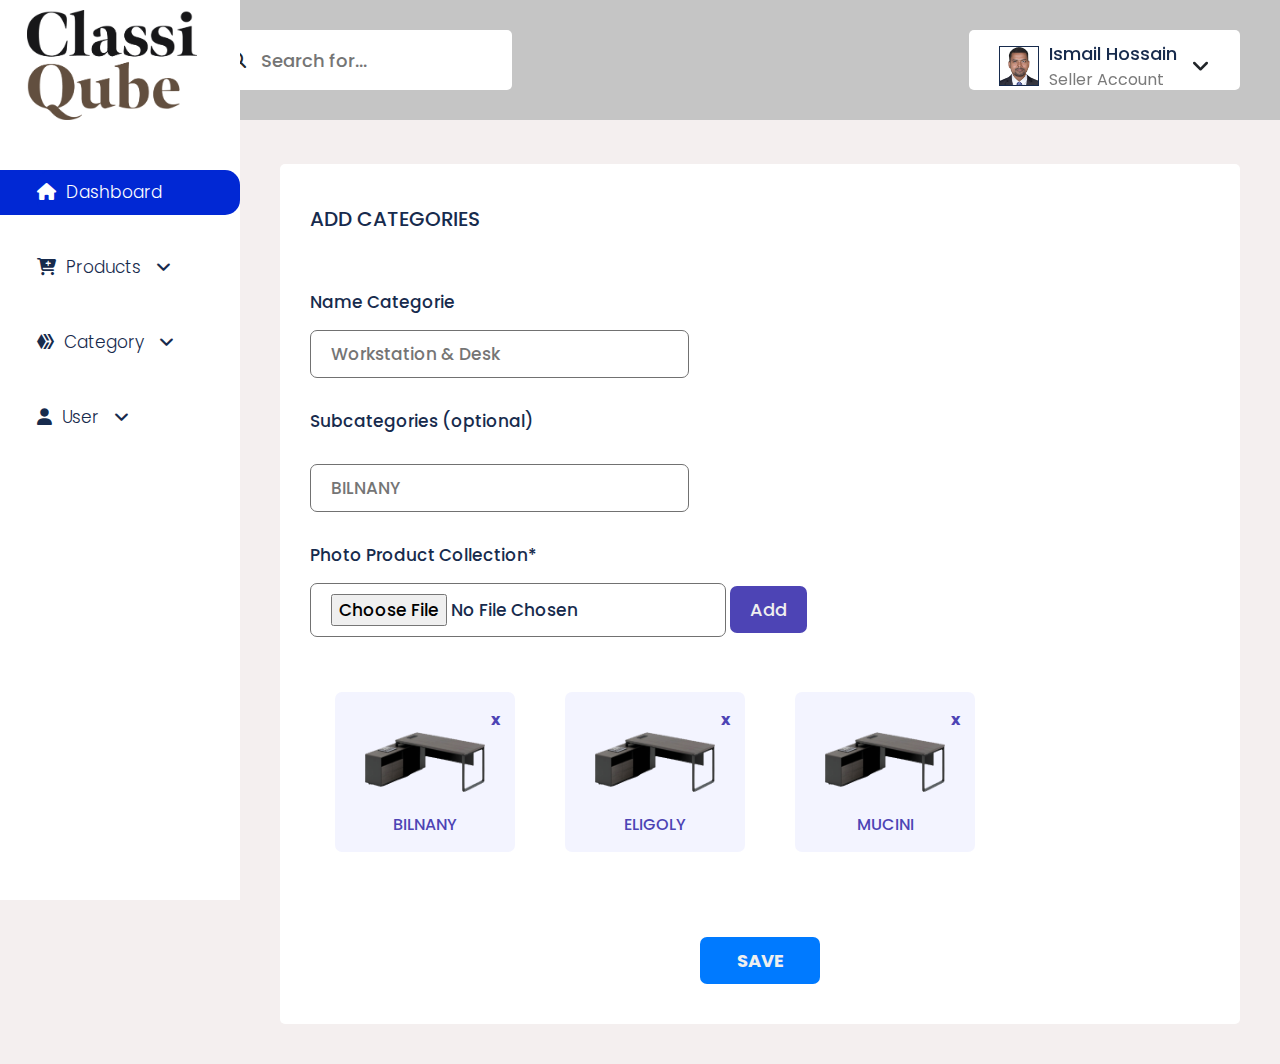
==== add-categorie.html @ e6d1e61f "categori page done" ====
<!DOCTYPE html>

<head lang="en">

    <head>
        <meta charset="UTF-8" />
        <meta http-equiv="X-UA-Compatible" content="IE=edge" />
        <meta name="viewport" content="width=device-width, initial-scale=1.0" />
        <title>Document</title>
        <!-- ================================Fontawesome CDN================================ -->
        <link rel="stylesheet" href="https://cdnjs.cloudflare.com/ajax/libs/font-awesome/6.1.1/css/all.min.css">
        <!--==============================Googe Fonts Link==============================-->
        <link href="https://fonts.googleapis.com/css2?family=Poppins:wght@400;500;600;700;800;900&display=swap" rel="stylesheet">
        <!-- ================================Bootstrap CDN================================ -->
        <link href="https://cdn.jsdelivr.net/npm/bootstrap@5.1.3/dist/css/bootstrap.min.css" rel="stylesheet">
        <!-- ================================CSS link================================ -->
        <link rel="stylesheet" href="assets/css/style.css" />
    </head>

<body style="background-color:rgba(243, 237, 237, 0.877)">
    <!-- ==========================Searchbar & Header=================================== -->
    <div class="header_wrapper">
        <div class="search_bar">
            <div class="inner_search">
                <i class="fa fa-search search-icon"></i>
                <input type="text" value="" class="input_text" placeholder="Search for...">
            </div>
        </div>
        <div class="user-profile-area">
            <div class="user-image-area">
                <img class="user-image" src="assets/images/user.jpg" alt="user">
                <div class="user-text-area">
                    <h3 class="user-name-text">Ismail Hossain</h3>
                    <p class="user-text">Seller Account</p>
                </div>
                <i class="fa fa-angle-down user-arrow"></i>
                <div class="profile-pop-up">
                    <a href="login.html" class="log-out-profile-button">Log Out</a>
                </div>
            </div>
        </div>
    </div>
    <!-- ==============================searchbar & header============================== -->
    <!--===================================Sidebar Start===================================-->
    <div class="sidebars">
        <input type="checkbox" id="check" />
        <label for="check">
            <i class="fas fa-bars menu_bar" id="bars"></i>
            <i class="fa-solid fa-arrow-right-from-bracket close_bar" id="close" onclick="myFunctionTwo()"></i>
        </label>
        <div class="sidebar">
            <div class="sidebar_logo">
                <img src="assets/images/logo.png" alt="" />
            </div>
            <ul class="sidebar_ul">
                <li class="sidebar-list-item active-sidebar">
                    <a class="sidebar-link" href="index.html">
                        <i class="fa fa-home-alt"></i>
                        Dashboard
                    </a>
                </li>
                <li class="sidebar-list-item" href="#Products" data-bs-toggle="collapse">
                    <a class="sidebar-link" href="#">
                        <i class="fa-solid fa-cart-plus"></i>
                        Products
                        <i class="fa fa-angle-down" style="margin-left:10px;"></i>
                    </a>
                </li>
                <div id="Products" class="collapse collapse-item-sidebar">
                    <li class="sidebar-list-item">
                        <a class="sidebar-link" href="all-product.html" class="inner_first">All Products</a>
                    </li>
                    <li class="sidebar-list-item">
                        <a class="sidebar-link" href="add-product.html">Add Product</a>
                    </li>
                </div>
                <li class="sidebar-list-item" href="#Category" data-bs-toggle="collapse">
                    <a class="sidebar-link" href="#">
                        <i class="fa-brands fa-hive"></i> Category <i class="fa fa-angle-down" style="margin-left:10px;"></i>
                    </a>
                </li>
                <div id="Category" class="collapse collapse-item-sidebar">
                    <li class="sidebar-list-item">
                        <a class="sidebar-link" href="all-categorie.html" class="inner_first">All Category</a>
                    </li>
                    <li class="sidebar-list-item">
                        <a class="sidebar-link" href="add-categorie.html">Add Category</a>
                    </li>
                </div>
                <li class="sidebar-list-item" href="#User" data-bs-toggle="collapse">
                    <a class="sidebar-link" href="#">
                        <i class="fa-solid fa-user"></i> User <i class="fa fa-angle-down" style="margin-left:10px;"></i>
                    </a>
                </li>
                <div id="User" class="collapse collapse-item-sidebar">
                    <li class="sidebar-list-item">
                        <a class="sidebar-link" href="#" class="inner_first">All User</a>
                    </li>
                    <li class="sidebar-list-item">
                        <a class="sidebar-link" href="#">Add User</a>
                    </li>
                </div>
            </ul>
        </div>
    </div>
    <!--=========================Sidebar End=========================-->
    <div class="main_body">
        <div class="dashboard-heading">
            <h3 class="dashboard-heading-text">
                Add Categories
            </h3>
           
        </div>

        <div class="add-category-area">
           <form action="">
            <div class="add-c-form-group">
                <label class="c-label-text" for="">Name Categorie</label>
                <input class="c-input-box" type="text" placeholder="Workstation & Desk">
            </div>
            <div class="add-c-form-group">
                <label class="c-label-text" for="">Subcategories (optional)</label>
               
            </div>

            <div class="c-flex-box">
              
                <div class="add-c-form-group">
                    
                    <input class="c-input-box" type="text" placeholder="BILNANY">
                </div>
            </div>
            <div class="add-c-form-group">
                <label class="c-label-text" for="">Photo Product Collection*</label>
                <input class="c-input-box" type="file" placeholder="BILNANY">
                <input class="img-show-button" type="button" value="Add">
            </div>


            <div class="add-image-show">
                <div class="c-add-img-show-item">
                    <h4 class="close">x</h4>
                    <img class="img-item" src="assets/images/01.png" alt="item">
                    <p class="sub-c-name">BILNANY</p>
                </div>
                <div class="c-add-img-show-item">
                    <h4 class="close">x</h4>
                    <img class="img-item" src="assets/images/01.png" alt="item">
                    <p class="sub-c-name">Eligoly</p>
                </div>
                <div class="c-add-img-show-item">
                    <h4 class="close">x</h4>
                    <img class="img-item" src="assets/images/01.png" alt="item">
                    <p class="sub-c-name">Mucini</p>
                </div>
            </div>


            <div class="add-c-form-group text-center">
               
                <input class="save-button" type="submit" value="SAVE">
            </div>
            
           </form>
        </div>
    </div>
    <!-- ====================================Jqery link==================================== -->
    <script src="assets/js/jquery_3.7.1_jquery.min.js"></script>
    <!-- ====================================Custom link==================================== -->
    <script src="assets/js/custom.js"></script>
<!-- ====================================bootstrap link==================================== -->
<script src="https://cdn.jsdelivr.net/npm/bootstrap@5.1.3/dist/js/bootstrap.min.js"></script>
</body>

</html>
---- assets/css/style.css ----
/*============
font-family: 'Poppins', sans-serif;
=============*/
* {
    margin: 0;
    padding: 0;
    -webkit-box-sizing: border-box;
    box-sizing: border-box;
    outline: none;
}

ul {
    list-style: none;
}

a {
    text-decoration: none;
    display: inline-block;
}

p,
ul,
li {
    margin: 0;
    padding: 0;
}

h1,
h2,
h3,
h4,
h5,
h6 {
    margin: 0;
    padding: 0;
}

body {
    font-family: 'Poppins', sans-serif;
}




/*=========================================*/
/*==========Start Login Section==========*/
/*=========================================*/
.main-login-section{
 
}
.company-logo-area{
    background: green;
    padding: 200px 140px;
    height: 100vh;
}
.company-logo-area .login-logo{
    height: 120px;
    width: 180px;
}
.company-logo-area .login-heading{
    font-size: 70px;
    font-weight: 800;
    line-height: normal;
    color: #FFFFFF;
    padding: 40px 0px;
}
.company-logo-area .adimn-text{
    font-size: 20px;
    font-weight: 500;
    line-height: normal;
    color: #ffffff;
}
.login-form-area{
    padding: 200px 140px;
}


.login-form-area .sign-in-text{
    font-size: 60px;
    font-weight: 800;
    line-height: normal;
    color: #172B4D;
    padding: 40px 0px;
}



.s-form-group{
    position: relative;
    margin-bottom: 35px;
}
.s-form-group .inputBox{
    border: none;
    background: none;
    font-size: 17px;
    font-weight: 400;
    color: #717171;
    border: 1px solid #717171;
    border-radius: 25px;
    padding: 15px 40px;
    width: 100%;

}
.s-form-group .s-icon{
    position: absolute;
    top: 17px;
    left: 15px;
    font-size: 20px;
    color: #717171;
}


.flex-box-seven{
    display: flex;
    justify-content: space-between;
    align-items: center;
}
.flex-box-seven .s-form-group{
    display: flex;
    justify-content: flex-start;
    align-items: center;
}
.flex-box-seven .s-form-group .input-checkbox{
    height: 22px;
    width: 22px;
    margin-right: 10px;
}
.flex-box-seven .s-form-group .remember{
    font-size: 17px;
    font-weight: 400;
    color: #717171;

    line-height: normal;
}

.flex-box-seven .s-form-group .forgot-password{
    font-size: 17px;
    font-weight: 400;
    color: #717171;

    line-height: normal;
}


.s-form-group .s-submit-button{
    border: none;
    background: #007AFF;
    font-size: 20px;
    font-weight: 500;
    color: #FFFFFF;
    border-radius: 25px;
    padding: 15px 40px;
    width: 100%;
    text-align: center;
}



@media all and (max-width:1199px) {
    .company-logo-area {
      
        padding: 175px 85px;
       
    }
    .login-form-area {
        padding: 100px 85px;
    }
    .company-logo-area .login-heading {
        font-size: 50px;
       
        padding: 40px 0px;
    }
}


@media all and (max-width:991px) {
    .company-logo-area {
      
        padding: 65px 35px;
       
    }
    .login-form-area {
        padding: 65px 35px;
    }
    .company-logo-area .login-heading {
        font-size: 50px;
       
        padding: 40px 0px;
    }
}


@media all and (max-width:767px) {
    .company-logo-area {
      
        padding: 40px 20px;
        height: unset;
       
    }
    .login-form-area {
        padding: 40px 20px;
    }
    .company-logo-area .login-heading {
        font-size: 50px;
       
        padding: 40px 0px;
    }
}

@media all and (max-width:380px) {
    .company-logo-area {
      
        padding: 40px 20px;
        height: unset;
       
    }
    .login-form-area {
        padding: 40px 20px;
    }
    .company-logo-area .login-heading {
        font-size: 35px;
       
        padding: 20px 0px;
    }
    .login-form-area .sign-in-text {
        font-size: 42px;
      
        padding: 40px 0px;
    }
}




/*=========================================*/
/*==========Start Sidebar Section==========*/
/*=========================================*/

/* scrollbar edit start */

::-webkit-scrollbar {
    width: 10px;
}


::-webkit-scrollbar-thumb {
    background: #717171;
}

::-webkit-scrollbar-thumb:hover {
    background: rgb(33, 39, 105);
}

::-webkit-scrollbar {
    width: 10px;
}



::-webkit-scrollbar-thumb {
    background: rgb(47, 53, 117);
    border-radius: 10px;
}

/* scrollbar edit end */





.header_wrapper {
	position: fixed !important;
	top: 0px;
	right: 0px;
	width: 87.5%;
	display: flex;
	justify-content: space-between;
	align-items: center;
	z-index: 5;
	padding: 30px 40px;

    background: #c5c5c5fe;

}
.search_bar{
    background: #fff;
    padding: 10px 30px;
    border-radius: 5px;
    height: 60px;
    display: flex;
    justify-content: flex-start;
    align-items: center;
    flex-basis: 30%;
}
.inner_search{
    display: flex;
    justify-content: flex-start;
    align-items: center;
    width: 100%;
}
.search-icon{
    margin-right: 15px;
}
.inner_search .input_text{
    border: none;
    background: #FFFFFF;
    font-size: 18px;
    font-weight: 500;
    line-height: normal;
    color: #172B4D;
    width: 95%;
    padding: 16px 0px;

    
}
.user-profile-area{
    lex-basis: 70%;
}
.user-profile-area{
    background: #fff;
    padding: 10px 30px;
    border-radius: 5px;
    height: 60px;
}
.user-profile-area .user-image-area{
    display: flex;
    justify-content: flex-end;
    align-items: center;
}
.user-profile-area .user-image-area .user-image{
    height:40px;
    width: 40px;

    margin-right: 10px;
    border: 0.5px solid #172B4D;
}
.user-profile-area .user-image-area .user-text-area{
    margin-right: 15px;
}
.user-profile-area .user-image-area .user-text-area .user-name-text{
    font-size: 18px;
    font-weight: 500;
    line-height: normal;
    color: #172B4D;
   
}
.user-profile-area .user-image-area .user-text-area .user-text{
    font-size: 16px;
    font-weight: 400;
    line-height: normal;
    color: #7b7b7b;
    
}
.user-profile-area .user-image-area .user-arrow{
    font-size: 20px;
    font-weight: 600;
    cursor: pointer;
}

/* header end */

/*---------------sidebar Start-------------*/

.sidebar {
    height: 100vh;
    position: fixed;
    background-color: #fff;
    width: 240px;
    transition-duration: 0.5s;
    z-index: 43;
    left: 0px;
    top: 0px;
    font-weight: bold;
    bottom: 0;
    overflow: hidden;
    font-family: 'Poppins', sans-serif;
    padding-left:17px;
}


.sidebar:hover {
    overflow-y: auto;
}


.sidebar_logo {
    z-index: 5;
    background: #fff !important;
    width: 232px;
    margin-left: -10px !important;

}

.sidebar_logo {
    position: fixed;
    margin-bottom: 15px;
    margin-left: 5px;
    background-color: #fff;
    margin-bottom: 20px;
}

.sidebar_logo img {
    width: 170px;
    margin-top: 10px;
    margin-left: 20px;
}
.sidebar_ul{
    margin-top: 170px;
}
.sidebar .sidebar-list-item {
    transition-duration: 0.5s;
    display: flex;
    justify-content: space-evenly;
    cursor: pointer;
    position: relative;
    list-style-type: none;
    margin-left: -40px;
    padding-left: 60px;
    border-radius: 20px;
    margin-bottom: 30px;
}

.sidebar .sidebar-list-item:hover {
    background: #0128d4;
    color: #fff;
}


.sidebar .sidebar_ul .sidebar-list-item .sidebar-link {
    color: #172B4D;
    width: 100%;
    box-sizing: border-box;
    line-height: 45px;
    font-size: 17px;
    text-decoration: none;
    font-family: "Inter";
    font-weight: 300;
    transition: all .2s ease-in-out;
    border-radius: 15px;
    font-family: 'Poppins', sans-serif;
}

.sidebar .sidebar_ul .sidebar-list-item .sidebar-link i {
    margin-right: 5px;
}

.sidebar .sidebar-list-item:hover .sidebar-link{
    color: #FFFFFF !important;
}

.sidebar .sidebar_ul .sidebar-list-item:first-child {
    font-weight: bold;
}
.active-sidebar .sidebar-link{
    background: #0128d4;
    color: #fff;
}


.sidebar .active-sidebar {
    background: #0128d4;
    color: #fff;
}

.active-sidebar .sidebar-link{
    color: #FFFFFF !important;
}
.active-sidebar .sidebar-link i{
    color: #FFFFFF !important;
}





#check {
    display: none;
}

label #bars,
label #close {
    position: absolute;
    padding: 15px;
    transition-duration: 0.5s;
    cursor: pointer;
}

label #bars {
    left: 170px;
    top: 80px;
    position: fixed;
    background: none;
    color: #172B4D;
    padding: 10px;
    font-size: 26px;
    z-index: 98;
    padding: 10px;
    z-index: 44;
    display: none;
}

label #close {
   
    z-index: 10;
    opacity: 0;
    color: #172B4D;
    position: fixed;
    /* left:190px; */
    top: 20px;
        left: 20px;
    font-size: 22px;
}

#check:checked ~ .sidebar {
    left: -240px;
}


#check:checked ~ label #bars {
    opacity: 0;
    pointer-events: none;
}

.menu_bar:focus .main_body {
    margin-left: -240px !important;
}

#check:checked ~ label #close {
    position: fixed;
    z-index: 105000;
    opacity: 1;
}



.collapse-item-sidebar li {
    margin-left: -18px;
}












/* css media query code  */

@media screen and (max-width: 1199px) {
    .header_wrapper {
        position: fixed !important;
        top: 0;
        right: 0px;
        width: 100%;
       
        padding: 17px 69px;
        border-radius: 0;
        background: #c5c5c5fe;

    }
    label #bars {
       
        position: fixed;
        background: none;
        color: #172B4D;
        padding: 10px;
        font-size: 26px;
        z-index: 98;
        padding: 10px;
        z-index: 99999999;
        display: block;
    }


    .sidebar_logo img {
        width: 170px;
        margin-top: 80px;
        margin-left: 20px;
    }
    .sidebar {
        left: -250px;
    }

    .sidebar_ul {
        margin-top: 215px;
    }

    label #bars {
        top: 20px;
        left: 20px;
    }

    #check:checked ~ .sidebar {
        left: 0px;
    }
}

@media all and (max-width:991px) {
    .inner_search .input_text {
       
        width: 199px;
        
    }
}
@media all and (max-width:767px) {
    .header_wrapper {
      
        padding: 0px 20px 20px;
       
        flex-wrap: wrap;
    }
    .user-profile-area {
       
        padding: 10px 30px;
       
        flex-basis: 100%;
    }
    .user-profile-area .user-image-area {
        display: flex;
        justify-content: center;
        align-items: center;
    }
    .search_bar {
        background: #fff;
        padding: 10px 30px;
        height: 60px;
        flex-basis: 100%;
        margin-bottom: 15px;
        margin-top: 70px;
    }
    .inner_search {
      
        width: 100%;
    }
    .inner_search .input_text {
       
        width: 95%;
        
    }
}

@media all and (max-width:350px) {
    .user-profile-area {
        padding: 10px 1px;
        flex-basis: 100%;
    }
}

.main_body {
    margin: 40px;
    margin-top: 140px;
    margin-left: 280px;
    background: #fff;
    padding: 10px 30px;
    border-radius: 5px;

}


@media all and (max-width:1199px) {
    .main_body {
        margin: 2%;
        margin-top: 100px;
        margin-left: 2%;
      
    
    } 
}

.dashboard-heading{
    padding: 30px 0px 55px;
}
.dashboard-heading .dashboard-heading-text{
    font-size: 20px;
    font-weight: 500;
    color: #172B4D;
    line-height: normal;
    text-transform: uppercase;
}

.dashboard-item-area{
    display: flex;
    justify-content: space-between;
    align-items: center;
    padding: 30px 0px 250px;
    flex-wrap: wrap;
}
.dashboard-item-area .dashboard-item{
    flex-basis: 20%;
    display: flex;
    justify-content: center;
    align-items: center;
    flex-direction: column;
    border: 1px solid #172B4D;
    padding: 70px 20px;
    border-radius: 5px;
    margin-bottom: 40px;
}
.dashboard-item-area .dashboard-item .counter-name{
        font-size: 17px;
    font-weight: 400;
    color: #000;
    line-height: normal;
    text-transform: uppercase;
    padding-bottom: 35px;
}
.dashboard-item-area .dashboard-item .total-text{
        font-size: 50px;
    font-weight: 800;
    color: #000;
    line-height: normal;
    text-transform: uppercase;
}

@media all and (max-width:1199px) {
    .dashboard-item-area .dashboard-item {
        flex-basis: 22%;
       
        padding: 50px 12px;
       
        margin-bottom: 40px;
    }
}
@media all and (max-width:991px) {
    .dashboard-item-area .dashboard-item {
        flex-basis: 45%;
       
        padding: 50px 12px;
       
        margin-bottom: 40px;
    }
}

@media all and (max-width:767px) {
    .main_body {
        margin: 2%;
        margin-top: 250px;
        margin-left: 2%;
    }
}
@media all and (max-width:576px) {
    .dashboard-item-area .dashboard-item {
        flex-basis: 100%;
       
        padding: 50px 12px;
       
        margin-bottom: 40px;
    }
}


/* ---------------------------------- ADD PRODUCT PAGE --------------------------------------- */
.add-product-area{}
.add-product-area .add-product-form{
    display: flex;
    justify-content: space-between;
    align-items: flex-start;
    flex-wrap: wrap;
}
.add-product-area .add-product-form .add-product-image-area{
    flex-basis: 47%;
    background: #fff;
    padding: 30px;
    border-radius: 5px;
    border: 1px solid #717171;
}

.form-group{}
.form-group .label-text{
    font-size: 16px;
    line-height: normal;
    color: #717171;
    font-weight: 400;
    margin-bottom: 10px;
}
.image-add{
    display: flex;
    justify-content: center;
    align-items: center;
    flex-direction: column;
    background: #F5F6FA;
    border: 1px dashed #007AFF;
    padding: 163px;
    margin-top: 20px;
}
.image-add .img-icon{
    font-size: 130px;
    color: #7b7b7b;
    margin-bottom: 40px;
}
.image-add .drop-image{
    display: flex;
    justify-content: center;
    align-items: center;
}
.image-add .drop-image .upload-icon{
    font-size: 20px;
    color: #007AFF;
}
.image-add .drop-image .drop-text{
    font-size: 16px;
    line-height: normal;
    color: #717171;
    font-weight: 400;
    margin: 0px 5px;

}
.image-add .drop-image .browse-button{
    border: none;
    background: none;
    font-size: 16px;
    line-height: normal;
    color: #007AFF;
    font-weight: 400;
  
}

.show-upload-image{
    padding: 15px 30px;
    border-radius: 5px;
    border: 1px solid #717171;
    display: flex;
    justify-content: space-between;
    align-items: center;
    margin-top: 40px;
}
.show-upload-image .upload-product-details{
    display: flex;
    justify-content: flex-start;
    align-items: center;
}

.show-upload-image .upload-product-details .show-img{
    height: 50px;
    width: 50px;
    border-radius: 5px;
    margin-right: 15px;
}
.flex-box-one{
    display: flex;
    justify-content: flex-start;
    align-items: flex-start;
    flex-direction: column;
}
.show-upload-image .upload-product-details .img-name{
    font-size: 16px;
    line-height: normal;
    color: #717171;
    font-weight: 500;
    margin-bottom: 5px;
}
.show-upload-image .upload-product-details .image-size{
    font-size: 14px;
    line-height: normal;
    color: #717171;
    font-weight: 400;
}

.show-upload-image .delete-button{
    border: none;
    background: none;
}
.show-upload-image .delete-button .delete-icon{
    font-size: 25px;
    color: #717171;
}

.add-product-area .add-product-form .add-product-details-area{
    flex-basis: 47%;
    background: #fff;
    padding: 30px;
    border-radius: 5px;
    border: 1px solid #717171;
}


.form-group{}
.form-group .label-text{
    display: block;
}
.form-group .input-box{
    background: none;
    border: none;
    border: 1px solid #717171;
    font-size: 18px;
    line-height: normal;
    color: #717171;
    font-weight: 400;
    margin-bottom: 10px;
    width: 100%;
    padding: 15px 30px;
    border-radius: 5px;
    margin-bottom: 30px;
}
.plus-postion{
    position: relative;
}
.plus-postion .plus-button{
    border: none;
    background: #2066F2;
    padding: 15px 20px;
    border-radius: 5px;
    position: absolute;
    right: 0;
    top: 27px;
}
.plus-postion .plus-button .fa-plus{
    font-size: 25px;
    font-weight: 700;
    color: #ffffff;
}


.show-measurement{}
.show-measurement .button-item{
    display: flex;
	justify-content: flex-start;
	align-items: center;

    margin-bottom: 30px;
    
}
.delete-measurement {
border: none;
	line-height: normal;
	color: #fff;
	font-weight: 700;
	background: #F40000;
	height: 40px;
	width: 40px;
	border-radius: 50%;
	display: flex;
	justify-content: center;
	align-items: center;
	cursor: pointer;
    margin-left: 15px;

}
.show-measurement .button-item .show-measurement-text{
    border: none;
    background: #EFEFEF;
    font-size: 18px;
    line-height: normal;
    color: #717171;
    font-weight: 800;
    padding: 10px 20px;
    border-radius: 5px;
}



.publish-product-area{
    text-align: right;

    flex-basis: 100%;
    margin: 40px 0px;
}
.publish-product-area .publish-button{
    text-align: right;
    border: none;
    background: #2066F2;
    font-size: 20px;
    line-height: normal;
    color: #ffffff;
    font-weight: 500;
    padding: 15px 30px;
    border-radius: 5px;
}

@media all and (max-width:1199px){

    .image-add {
       
        padding: 164px 40px;
        margin-top: 20px;
    }
} 
@media all and (max-width:991px) {

    .add-product-area .add-product-form .add-product-image-area{
        flex-basis: 100%;
        margin-bottom: 40px;

    }
    
    .add-product-area .add-product-form .add-product-details-area{
        flex-basis: 100%;
       
    }
    
}



@media all and (max-width:767px){

    .image-add {
       
        padding: 64px 40px;
        margin-top: 20px;
    }
} 

@media all and (max-width:576px){

    .image-add {
       
        padding: 64px 10px;
        margin-top: 20px;
    }
} 

@media all and (max-width:410px){

    .image-add {
       
        padding: 10px 10px;
        margin-top: 20px;
    }
    .image-add .drop-image {
        display: flex;
        justify-content: center;
        align-items: center;
        flex-direction: column;
    }
    .image-add .drop-image .drop-text {
        font-size: 16px;
       
        margin: 10px 0px;
    }
} 




/* ---------------------------------- ALL PRODUCT PAGE --------------------------------------- */

.heading-flexbox{
    display: flex;
    justify-content: space-between;
    align-items: center;
}
.add-product-button{
    border: none;
    background: #007AFF;
    padding: 10px 20px;
    display: flex;
    justify-content: space-between;
    align-items: center;
    border-radius: 5px;
}
.add-product-button .p-icon{
    font-size: 20px;
    margin-right: 5px;

    color: #ffffff;
}
.add-product-button .add-button-text{
    font-size: 20px;
    font-weight: 500;
    color: #ffffff;
    line-height: normal;
}






.dashboard-product-show-area{
    display: flex;
    justify-content:space-between;
    align-items: center;
    border-bottom: 1px solid #717171;
    padding: 20px;
}
.flex-box-eight{
    display: flex;
    justify-content: flex-start;
    align-items: center;
}
.dashboard-product-image-area{
    display: flex;
    justify-content: flex-start;
    align-items: center;
    border-right: 1px solid #717171;
    padding-right: 20px;
}
.dashboard-product-image-area .dashboard-product-image{
    height: 60px;
    width: 120px;
    margin-bottom: 20px;
}
.dashboard-product-image-area .dashboard-product-name{
    font-size: 18px;
    font-weight: 500;
    color: #007AFF;
    line-height: normal;
    text-transform: uppercase;
    margin-left: 10px;
    margin-bottom: 20px;
}




.dashboard-product-size-area{
    padding-left: 20px;
}
.dashboard-product-size-area .dashboard-m-button-item{
    display: flex;
    justify-content: flex-start;
    align-items: center;
    flex-wrap: wrap;
}
.dashboard-product-size-area .dashboard-m-button-item .dashboard-measurement-text{
    border: none;
    font-size: 18px;
    font-weight: 600;
    color: #FFFFFF;
    line-height: normal;
    text-transform: uppercase;
   background: #8781CD;
   padding: 7px 15px;
   margin-right: 10px;
   margin-bottom: 20px;
}





.dashboard-product-action-area{
    display: flex;
    justify-content: flex-start;
    align-items: center;
}
.dashboard-product-action-area .action-button{
    font-size: 22px;
    border: none;
    background: none;
    margin-right: 10px;
    margin-bottom: 20px;
}
.dashboard-product-action-area .action-button .d-product-delete{
    color: #F40000;
}

.main-button{
    font-size: 20px;
    color: #172B4D;
    font-weight: 700;
    line-height: normal;
}
.second-button{
    font-size: 17px;
    color: #172B4D;
    font-weight: 700;
    line-height: normal;
}
.accordion-button:not(.collapsed) {
	color: #172B4D;
    background-color: #E4E4E4 !important;
    box-shadow: none !important;
}
button:focus:not(:focus-visible) {
	outline: 0;
}
.accordion-button:focus {
	z-index: 3;
	border-color: transparent;
	outline: 0;
	box-shadow: 0 0 0 .25rem rgba(13, 109, 253, 0);
}
.accordion-button::after {
	flex-shrink: 0;
	width: 1.25rem;
	height: 1.25rem;
	margin-left: auto;
	content: "";
	background-image: url("data:image/svg+xml,%3csvg xmlns='http://www.w3.org/2000/svg' viewBox='0 0 16 16' fill='%23212529'%3e%3cpath fill-rule='evenodd' d='M1.646 4.646a.5.5 0 0 1 .708 0L8 10.293l5.646-5.647a.5.5 0 0 1 .708.708l-6 6a.5.5 0 0 1-.708 0l-6-6a.5.5 0 0 1 0-.708z'/%3e%3c/svg%3e");
	background-repeat: no-repeat;
	background-size: 1.25rem;
	transition: transform .2s ease-in-out;
	rotate: -90deg;
}
.accordion-button:not(.collapsed)::after {
	background-image: url("data:image/svg+xml,%3csvg xmlns='http://www.w3.org/2000/svg' viewBox='0 0 16 16' fill='%230c63e4'%3e%3cpath fill-rule='evenodd' d='M1.646 4.646a.5.5 0 0 1 .708 0L8 10.293l5.646-5.647a.5.5 0 0 1 .708.708l-6 6a.5.5 0 0 1-.708 0l-6-6a.5.5 0 0 1 0-.708z'/%3e%3c/svg%3e");
	transform: rotate(-90deg);
}

@media  all and (max-width:767px) {
    .flex-box-eight{
        display: flex;
        justify-content: flex-start;
        align-items: center;
        flex-direction: column;
    }
    .dashboard-product-image-area {
        display: flex;
        justify-content: flex-start;
        align-items: center;
        border: none;
        border-bottom: 1px solid #717171;
        padding-right: 0px;
    }
    .dashboard-product-image-area .dashboard-product-name {
       
        margin-bottom: 0px;
    }
    .dashboard-product-size-area {
        padding-left: 0;
        padding-top: 25px;
    }
    .dashboard-product-show-area {
        
        padding: 20px;
        flex-direction: column;
        margin-bottom: 20px;
    }
    .dashboard-product-action-area {
       
        padding-top: 20px;
    }
}


@media all and (max-width:430px) {
    .add-product-button .add-button-text {
        font-size: 15px;
       
    }
    .add-product-button .p-icon {
        font-size: 15px;
       
    }
    .add-product-button {
      
        padding: 10px 6px;
        
    }
    .dashboard-heading .dashboard-heading-text {
        font-size: 18px !important;
       
    }
    .main-button{
        font-size: 17px;
      
    }
    .second-button{
        font-size: 15px;
        
    }
}





/*--------------------------------------------- New css ----------------------------------------- */


/* ---------------------------------------- EDI PRODUCT PAGE START -------------------------------- */
.user-image-area{
    position: relative;
}
.user-image-area .profile-pop-up {
    display: none;
	position: absolute;
	bottom: -80px;
	left: -30px;
	width: 130%;
    background: #fff;
   
    border-radius: 5px;
    height: 60px;
	
	border-radius: 5px;
    box-shadow: rgba(17, 12, 46, 0.15) 0px 48px 100px 0px;
}
.user-image-area .profile-pop-up .log-out-profile-button{
    border: none;
    background: none;
    font-size: 18px;
  font-weight: 500;
  color: #172B4D;
  line-height: normal;
  text-transform: uppercase;
  border-radius: 5px;
  height: 60px;
  display: flex;
	justify-content: center;
	align-items: center;
    transition: 1s;

}

.user-image-area .profile-pop-up .log-out-profile-button:hover{
    background: #172B4D;
    color: #fff;
    width: 100%;
  
}
@media all and (max-width:767px) {
.user-image-area .profile-pop-up {

        left: 25px;
        width: 90%;
       
    }
}
@media all and (max-width:350px) {
    .user-image-area .profile-pop-up {
    
            left: 10px;
            width: 90%;
           
        }
    }
.edit-product-item{
    border: 1px solid #8680CD;
    border-radius: 10px;
    margin-bottom: 40px;
}


/* ------------------------------------ All Category Page ------------------------------------ */
.accordion-positon{
   position: relative;
}

.category-action-button {
	position: absolute;
	top: 14px;
	right: 50px;
    z-index: 999999;
}
.category-button{
    border: none;
    background: none;
    display: block;
    margin-bottom: 20px;
    color: #7b7b7b;
}

@media all and (max-width:767px) {
    .category-action-button {
        position: absolute;
        top: -5px;
        right: 40px;
        z-index: 999999;
    }
}


@media all and (max-width:470px) {
    .accordion-positon .main-button{
        font-size: 16px;
    }
    .add-category-heading{
        flex-direction: column;
        justify-content: flex-start;
        align-items: flex-start;
    }
    .add-category-heading .add-product-button{
        margin-top: 20px;
    }
    .accordion-positon .dashboard-product-action-area .action-button {
        font-size: 17px;
    }
}

@media all and (max-width:380px) {
    .accordion-positon .main-button{
        font-size: 15px;
        padding: 16px 5px;
    }

    .accordion-positon .dashboard-product-action-area .action-button {
        font-size: 15px;
    }
    .category-action-button {
        position: absolute;
        top: -5px;
        right: 20px;
        z-index: 999999;
    }
}


/* ------------------------------------ Add Category Page ------------------------------------ */


.add-category-area{}
.add-c-form-group{
    margin-bottom: 30px;
}
.add-c-form-group .c-label-text{
    font-size: 17px;
    font-weight: 500;
    color: #172B4D;
    line-height: normal;
    display: block;
    margin-bottom: 15px;
}

.add-c-form-group .c-input-box{
    background: none;
    border: 1px solid #717171;
    padding: 10px 20px;
    border-radius: 7px;
    font-size: 17px;
    font-weight: 500;
    color: #172B4D;
    line-height: normal;
    text-transform: capitalize;
}

.add-c-form-group .img-show-button{
    background: #4D44B5;
    border: none;
    font-size: 18px;
    font-weight: 500;
padding: 10px 20px;
border-radius: 7px;
color: #EFEFEF;
}





.add-image-show{
    display: flex;
    justify-content: flex-start;
    align-items: flex-start;
    flex-wrap: wrap;
}
.add-image-show .c-add-img-show-item{
   text-align: center;
   background: #F3F4FF;
   border-radius: 7px;
   padding: 15px;
   width: 180px;
   margin: 25px;

}
.add-image-show .c-add-img-show-item .close{
    text-align: right;
    font-size: 16px;
    color: #4D44B5;
    font-weight: 700;
    line-height: normal;
    cursor: pointer;
}
.add-image-show .c-add-img-show-item .img-item{
    width: 120px;
    height: 60px;

}

.add-image-show .c-add-img-show-item .sub-c-name{
    font-size: 16px;
    color: #4D44B5;
    font-weight: 500;
    line-height: normal;
    text-transform: uppercase;
    margin-top: 20px;
}



.add-c-form-group .save-button{
    background: #007AFF;
    border: none;
    font-size: 18px;
    font-weight: 700;
padding: 10px 20px;
border-radius: 7px;
color: #EFEFEF;
width: 120px;
margin-top: 60px;
}


@media all and (max-width:767px) {
    .add-c-form-group .c-input-box {
      
        width: 100%;
    }
    .add-c-form-group .img-show-button {
      
        margin-top: 20px;
    }
}
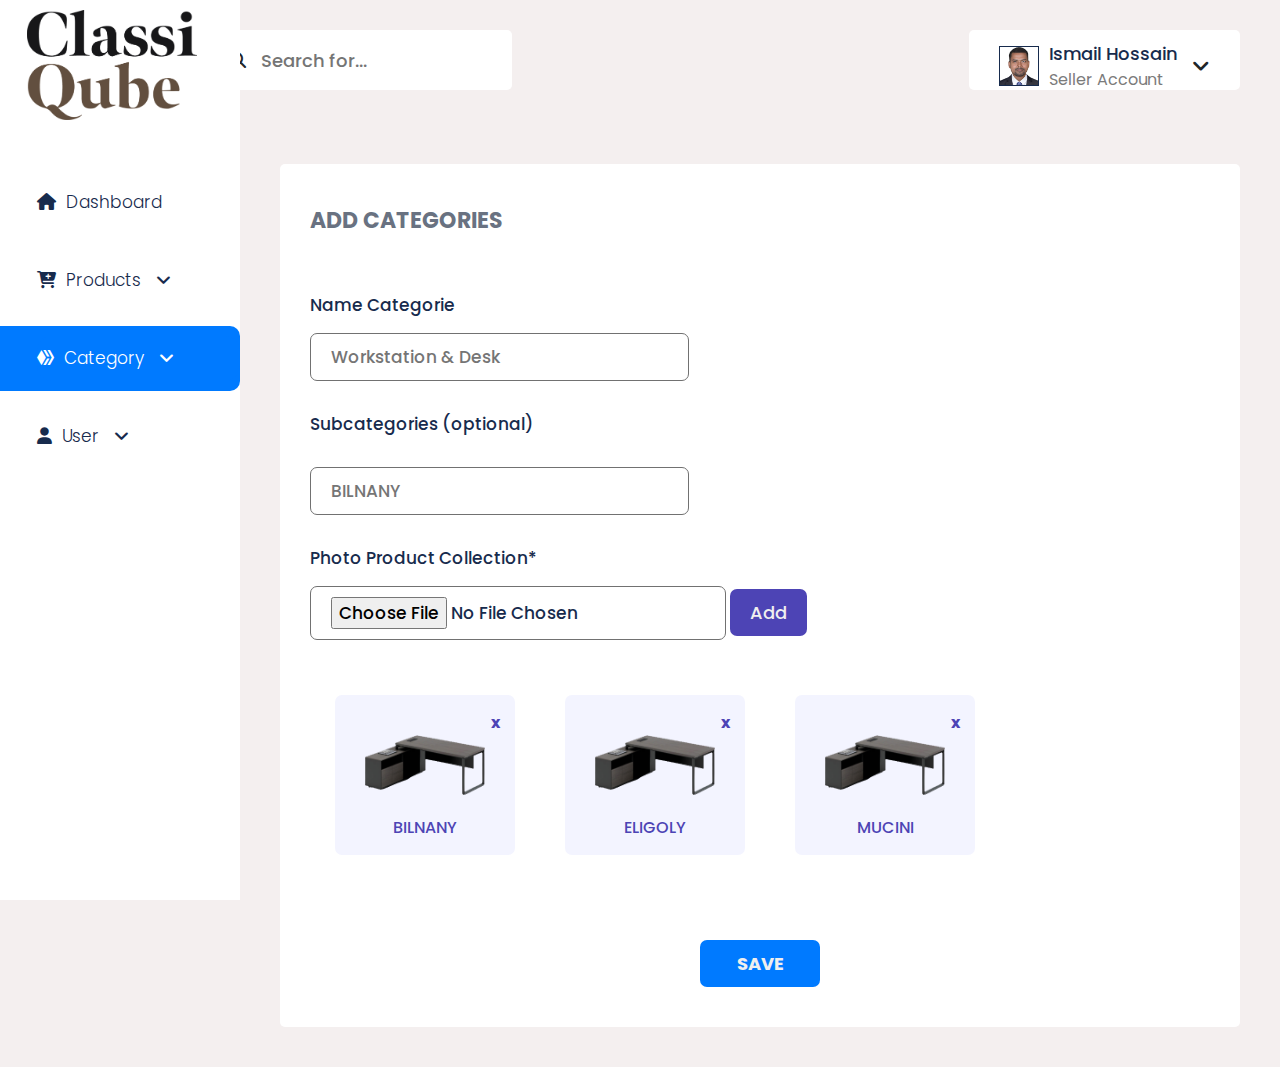
==== commit e36220d7: "menu update" ====
--- a/add-categorie.html
+++ b/add-categorie.html
@@ -6,7 +6,7 @@
         <meta charset="UTF-8" />
         <meta http-equiv="X-UA-Compatible" content="IE=edge" />
         <meta name="viewport" content="width=device-width, initial-scale=1.0" />
-        <title>Document</title>
+        <title>ADD CATEGORI</title>
         <!-- ================================Fontawesome CDN================================ -->
         <link rel="stylesheet" href="https://cdnjs.cloudflare.com/ajax/libs/font-awesome/6.1.1/css/all.min.css">
         <!--==============================Googe Fonts Link==============================-->
@@ -53,7 +53,7 @@
                 <img src="assets/images/logo.png" alt="" />
             </div>
             <ul class="sidebar_ul">
-                <li class="sidebar-list-item active-sidebar">
+                <li class="sidebar-list-item">
                     <a class="sidebar-link" href="index.html">
                         <i class="fa fa-home-alt"></i>
                         Dashboard
@@ -67,23 +67,23 @@
                     </a>
                 </li>
                 <div id="Products" class="collapse collapse-item-sidebar">
-                    <li class="sidebar-list-item">
+                    <li class="sidebar-list-item dropdown-list-item">
                         <a class="sidebar-link" href="all-product.html" class="inner_first">All Products</a>
                     </li>
-                    <li class="sidebar-list-item">
+                    <li class="sidebar-list-item dropdown-list-item">
                         <a class="sidebar-link" href="add-product.html">Add Product</a>
                     </li>
                 </div>
-                <li class="sidebar-list-item" href="#Category" data-bs-toggle="collapse">
+                <li class="sidebar-list-item active-sidebar" href="#Category" data-bs-toggle="collapse">
                     <a class="sidebar-link" href="#">
                         <i class="fa-brands fa-hive"></i> Category <i class="fa fa-angle-down" style="margin-left:10px;"></i>
                     </a>
                 </li>
                 <div id="Category" class="collapse collapse-item-sidebar">
-                    <li class="sidebar-list-item">
+                    <li class="sidebar-list-item dropdown-list-item">
                         <a class="sidebar-link" href="all-categorie.html" class="inner_first">All Category</a>
                     </li>
-                    <li class="sidebar-list-item">
+                    <li class="sidebar-list-item dropdown-list-item active-dropdown-list">
                         <a class="sidebar-link" href="add-categorie.html">Add Category</a>
                     </li>
                 </div>
@@ -93,11 +93,11 @@
                     </a>
                 </li>
                 <div id="User" class="collapse collapse-item-sidebar">
-                    <li class="sidebar-list-item">
-                        <a class="sidebar-link" href="#" class="inner_first">All User</a>
+                    <li class="sidebar-list-item dropdown-list-item">
+                        <a class="sidebar-link" href="all-user.html" class="inner_first">All User</a>
                     </li>
-                    <li class="sidebar-list-item">
-                        <a class="sidebar-link" href="#">Add User</a>
+                    <li class="sidebar-list-item dropdown-list-item">
+                        <a class="sidebar-link" href="add-user.html">Add User</a>
                     </li>
                 </div>
             </ul>
@@ -109,67 +109,55 @@
             <h3 class="dashboard-heading-text">
                 Add Categories
             </h3>
-           
         </div>
-
         <div class="add-category-area">
-           <form action="">
-            <div class="add-c-form-group">
-                <label class="c-label-text" for="">Name Categorie</label>
-                <input class="c-input-box" type="text" placeholder="Workstation & Desk">
-            </div>
-            <div class="add-c-form-group">
-                <label class="c-label-text" for="">Subcategories (optional)</label>
-               
-            </div>
-
-            <div class="c-flex-box">
-              
+            <form action="">
                 <div class="add-c-form-group">
-                    
-                    <input class="c-input-box" type="text" placeholder="BILNANY">
+                    <label class="c-label-text" for="">Name Categorie</label>
+                    <input class="c-input-box" type="text" placeholder="Workstation & Desk">
                 </div>
-            </div>
-            <div class="add-c-form-group">
-                <label class="c-label-text" for="">Photo Product Collection*</label>
-                <input class="c-input-box" type="file" placeholder="BILNANY">
-                <input class="img-show-button" type="button" value="Add">
-            </div>
-
-
-            <div class="add-image-show">
-                <div class="c-add-img-show-item">
-                    <h4 class="close">x</h4>
-                    <img class="img-item" src="assets/images/01.png" alt="item">
-                    <p class="sub-c-name">BILNANY</p>
+                <div class="add-c-form-group">
+                    <label class="c-label-text" for="">Subcategories (optional)</label>
                 </div>
-                <div class="c-add-img-show-item">
-                    <h4 class="close">x</h4>
-                    <img class="img-item" src="assets/images/01.png" alt="item">
-                    <p class="sub-c-name">Eligoly</p>
+                <div class="c-flex-box">
+                    <div class="add-c-form-group">
+                        <input class="c-input-box" type="text" placeholder="BILNANY">
+                    </div>
                 </div>
-                <div class="c-add-img-show-item">
-                    <h4 class="close">x</h4>
-                    <img class="img-item" src="assets/images/01.png" alt="item">
-                    <p class="sub-c-name">Mucini</p>
+                <div class="add-c-form-group">
+                    <label class="c-label-text" for="">Photo Product Collection*</label>
+                    <input class="c-input-box" type="file" placeholder="BILNANY">
+                    <input class="img-show-button" type="button" value="Add">
                 </div>
-            </div>
-
-
-            <div class="add-c-form-group text-center">
-               
-                <input class="save-button" type="submit" value="SAVE">
-            </div>
-            
-           </form>
+                <div class="add-image-show">
+                    <div class="c-add-img-show-item">
+                        <h4 class="close">x</h4>
+                        <img class="img-item" src="assets/images/01.png" alt="item">
+                        <p class="sub-c-name">BILNANY</p>
+                    </div>
+                    <div class="c-add-img-show-item">
+                        <h4 class="close">x</h4>
+                        <img class="img-item" src="assets/images/01.png" alt="item">
+                        <p class="sub-c-name">Eligoly</p>
+                    </div>
+                    <div class="c-add-img-show-item">
+                        <h4 class="close">x</h4>
+                        <img class="img-item" src="assets/images/01.png" alt="item">
+                        <p class="sub-c-name">Mucini</p>
+                    </div>
+                </div>
+                <div class="add-c-form-group text-center">
+                    <input class="save-button" type="submit" value="SAVE">
+                </div>
+            </form>
         </div>
     </div>
     <!-- ====================================Jqery link==================================== -->
     <script src="assets/js/jquery_3.7.1_jquery.min.js"></script>
     <!-- ====================================Custom link==================================== -->
     <script src="assets/js/custom.js"></script>
-<!-- ====================================bootstrap link==================================== -->
-<script src="https://cdn.jsdelivr.net/npm/bootstrap@5.1.3/dist/js/bootstrap.min.js"></script>
+    <!-- ====================================bootstrap link==================================== -->
+    <script src="https://cdn.jsdelivr.net/npm/bootstrap@5.1.3/dist/js/bootstrap.min.js"></script>
 </body>
 
 </html>
--- a/assets/css/style.css
+++ b/assets/css/style.css
@@ -39,43 +39,93 @@
     font-family: 'Poppins', sans-serif;
 }
 
-
-
-
 /*=========================================*/
 /*==========Start Login Section==========*/
 /*=========================================*/
-.main-login-section{
- 
-}
-.company-logo-area{
-    background: green;
+.main-login-section {}
+
+.company-logo-area {
     padding: 200px 140px;
     height: 100vh;
-}
-.company-logo-area .login-logo{
+    background: -o-linear-gradient(135deg,
+            #ffffff,
+            #ffe4e9,
+            #fcc8e2,
+            #f6baed,
+            #efb0ff,
+            #d3a2ff,
+            #8eb8ff,
+            #91efff,
+            #d5f9ff);
+    background: linear-gradient(-45deg,
+            #ffffff,
+            #ffe4e9,
+            #fcc8e2,
+            #f6baed,
+            #efb0ff,
+            #d3a2ff,
+            #8eb8ff,
+            #91efff,
+            #d5f9ff);
+    background-size: 400% 400%;
+    -webkit-animation: gradient 9s ease infinite;
+    animation: gradient 9s ease infinite;
+    height: 100vh;
+}
+
+@-webkit-keyframes gradient {
+    0% {
+        background-position: 0% 50%;
+    }
+
+    50% {
+        background-position: 100% 50%;
+    }
+
+    100% {
+        background-position: 0% 50%;
+    }
+}
+
+@keyframes gradient {
+    0% {
+        background-position: 0% 50%;
+    }
+
+    50% {
+        background-position: 100% 50%;
+    }
+
+    100% {
+        background-position: 0% 50%;
+    }
+}
+
+.company-logo-area .login-logo {
     height: 120px;
     width: 180px;
 }
-.company-logo-area .login-heading{
+
+.company-logo-area .login-heading {
     font-size: 70px;
     font-weight: 800;
     line-height: normal;
     color: #FFFFFF;
     padding: 40px 0px;
 }
-.company-logo-area .adimn-text{
+
+.company-logo-area .adimn-text {
     font-size: 20px;
     font-weight: 500;
     line-height: normal;
     color: #ffffff;
 }
-.login-form-area{
+
+.login-form-area {
     padding: 200px 140px;
 }
 
-
-.login-form-area .sign-in-text{
+.login-form-area .sign-in-text {
     font-size: 60px;
     font-weight: 800;
     line-height: normal;
@@ -83,13 +133,12 @@
     padding: 40px 0px;
 }
 
-
-
-.s-form-group{
+.s-form-group {
     position: relative;
     margin-bottom: 35px;
 }
-.s-form-group .inputBox{
+
+.s-form-group .inputBox {
     border: none;
     background: none;
     font-size: 17px;
@@ -99,9 +148,9 @@
     border-radius: 25px;
     padding: 15px 40px;
     width: 100%;
-
-}
-.s-form-group .s-icon{
+}
+
+.s-form-group .s-icon {
     position: absolute;
     top: 17px;
     left: 15px;
@@ -109,40 +158,51 @@
     color: #717171;
 }
 
-
-.flex-box-seven{
-    display: flex;
+.flex-box-seven {
+    display: -webkit-box;
+    display: -ms-flexbox;
+    display: flex;
+    -webkit-box-pack: justify;
+    -ms-flex-pack: justify;
     justify-content: space-between;
-    align-items: center;
-}
-.flex-box-seven .s-form-group{
-    display: flex;
+    -webkit-box-align: center;
+    -ms-flex-align: center;
+    align-items: center;
+}
+
+.flex-box-seven .s-form-group {
+    display: -webkit-box;
+    display: -ms-flexbox;
+    display: flex;
+    -webkit-box-pack: start;
+    -ms-flex-pack: start;
     justify-content: flex-start;
-    align-items: center;
-}
-.flex-box-seven .s-form-group .input-checkbox{
+    -webkit-box-align: center;
+    -ms-flex-align: center;
+    align-items: center;
+}
+
+.flex-box-seven .s-form-group .input-checkbox {
     height: 22px;
     width: 22px;
     margin-right: 10px;
 }
-.flex-box-seven .s-form-group .remember{
+
+.flex-box-seven .s-form-group .remember {
     font-size: 17px;
     font-weight: 400;
     color: #717171;
-
-    line-height: normal;
-}
-
-.flex-box-seven .s-form-group .forgot-password{
+    line-height: normal;
+}
+
+.flex-box-seven .s-form-group .forgot-password {
     font-size: 17px;
     font-weight: 400;
     color: #717171;
-
-    line-height: normal;
-}
-
-
-.s-form-group .s-submit-button{
+    line-height: normal;
+}
+
+.s-form-group .s-submit-button {
     border: none;
     background: #007AFF;
     font-size: 20px;
@@ -154,95 +214,81 @@
     text-align: center;
 }
 
-
-
 @media all and (max-width:1199px) {
     .company-logo-area {
-      
         padding: 175px 85px;
-       
-    }
+    }
+
     .login-form-area {
         padding: 100px 85px;
     }
+
     .company-logo-area .login-heading {
         font-size: 50px;
-       
         padding: 40px 0px;
     }
 }
-
 
 @media all and (max-width:991px) {
     .company-logo-area {
-      
         padding: 65px 35px;
-       
-    }
+    }
+
     .login-form-area {
         padding: 65px 35px;
     }
+
     .company-logo-area .login-heading {
         font-size: 50px;
-       
         padding: 40px 0px;
     }
 }
-
 
 @media all and (max-width:767px) {
     .company-logo-area {
-      
         padding: 40px 20px;
         height: unset;
-       
-    }
+    }
+
     .login-form-area {
         padding: 40px 20px;
     }
+
     .company-logo-area .login-heading {
         font-size: 50px;
-       
         padding: 40px 0px;
     }
 }
 
 @media all and (max-width:380px) {
     .company-logo-area {
-      
         padding: 40px 20px;
         height: unset;
-       
-    }
+    }
+
     .login-form-area {
         padding: 40px 20px;
     }
+
     .company-logo-area .login-heading {
         font-size: 35px;
-       
         padding: 20px 0px;
     }
+
     .login-form-area .sign-in-text {
         font-size: 42px;
-      
         padding: 40px 0px;
     }
 }
-
-
-
 
 /*=========================================*/
 /*==========Start Sidebar Section==========*/
 /*=========================================*/
-
 /* scrollbar edit start */
-
 ::-webkit-scrollbar {
     width: 10px;
 }
 
-
 ::-webkit-scrollbar-thumb {
     background: #717171;
 }
@@ -254,8 +300,6 @@
 ::-webkit-scrollbar {
     width: 10px;
 }
-
-
 
 ::-webkit-scrollbar-thumb {
     background: rgb(47, 53, 117);
@@ -263,45 +307,61 @@
 }
 
 /* scrollbar edit end */
-
-
-
-
-
 .header_wrapper {
-	position: fixed !important;
-	top: 0px;
-	right: 0px;
-	width: 87.5%;
-	display: flex;
-	justify-content: space-between;
-	align-items: center;
-	z-index: 5;
-	padding: 30px 40px;
-
-    background: #c5c5c5fe;
-
-}
-.search_bar{
+    position: fixed !important;
+    top: 0px;
+    right: 0px;
+    width: 87.5%;
+    display: -webkit-box;
+    display: -ms-flexbox;
+    display: flex;
+    -webkit-box-pack: justify;
+    -ms-flex-pack: justify;
+    justify-content: space-between;
+    -webkit-box-align: center;
+    -ms-flex-align: center;
+    align-items: center;
+    z-index: 5;
+    padding: 30px 40px;
+    background: #F4EFEF;
+}
+
+.search_bar {
     background: #fff;
     padding: 10px 30px;
     border-radius: 5px;
     height: 60px;
-    display: flex;
+    display: -webkit-box;
+    display: -ms-flexbox;
+    display: flex;
+    -webkit-box-pack: start;
+    -ms-flex-pack: start;
     justify-content: flex-start;
-    align-items: center;
+    -webkit-box-align: center;
+    -ms-flex-align: center;
+    align-items: center;
+    -ms-flex-preferred-size: 30%;
     flex-basis: 30%;
 }
-.inner_search{
-    display: flex;
+
+.inner_search {
+    display: -webkit-box;
+    display: -ms-flexbox;
+    display: flex;
+    -webkit-box-pack: start;
+    -ms-flex-pack: start;
     justify-content: flex-start;
+    -webkit-box-align: center;
+    -ms-flex-align: center;
     align-items: center;
     width: 100%;
 }
-.search-icon{
+
+.search-icon {
     margin-right: 15px;
 }
-.inner_search .input_text{
+
+.inner_search .input_text {
     border: none;
     background: #FFFFFF;
     font-size: 18px;
@@ -310,62 +370,71 @@
     color: #172B4D;
     width: 95%;
     padding: 16px 0px;
-
-    
-}
-.user-profile-area{
+}
+
+.user-profile-area {
     lex-basis: 70%;
 }
-.user-profile-area{
+
+.user-profile-area {
     background: #fff;
     padding: 10px 30px;
     border-radius: 5px;
     height: 60px;
 }
-.user-profile-area .user-image-area{
-    display: flex;
+
+.user-profile-area .user-image-area {
+    display: -webkit-box;
+    display: -ms-flexbox;
+    display: flex;
+    -webkit-box-pack: end;
+    -ms-flex-pack: end;
     justify-content: flex-end;
-    align-items: center;
-}
-.user-profile-area .user-image-area .user-image{
-    height:40px;
+    -webkit-box-align: center;
+    -ms-flex-align: center;
+    align-items: center;
+}
+
+.user-profile-area .user-image-area .user-image {
+    height: 40px;
     width: 40px;
-
     margin-right: 10px;
     border: 0.5px solid #172B4D;
 }
-.user-profile-area .user-image-area .user-text-area{
+
+.user-profile-area .user-image-area .user-text-area {
     margin-right: 15px;
 }
-.user-profile-area .user-image-area .user-text-area .user-name-text{
+
+.user-profile-area .user-image-area .user-text-area .user-name-text {
     font-size: 18px;
     font-weight: 500;
     line-height: normal;
     color: #172B4D;
-   
-}
-.user-profile-area .user-image-area .user-text-area .user-text{
+}
+
+.user-profile-area .user-image-area .user-text-area .user-text {
     font-size: 16px;
     font-weight: 400;
     line-height: normal;
     color: #7b7b7b;
-    
-}
-.user-profile-area .user-image-area .user-arrow{
+}
+
+.user-profile-area .user-image-area .user-arrow {
     font-size: 20px;
     font-weight: 600;
     cursor: pointer;
 }
 
 /* header end */
-
 /*---------------sidebar Start-------------*/
-
 .sidebar {
     height: 100vh;
     position: fixed;
     background-color: #fff;
     width: 240px;
+    -webkit-transition-duration: 0.5s;
+    -o-transition-duration: 0.5s;
     transition-duration: 0.5s;
     z-index: 43;
     left: 0px;
@@ -374,21 +443,18 @@
     bottom: 0;
     overflow: hidden;
     font-family: 'Poppins', sans-serif;
-    padding-left:17px;
-}
-
+    padding-left: 17px;
+}
 
 .sidebar:hover {
     overflow-y: auto;
 }
-
 
 .sidebar_logo {
     z-index: 5;
     background: #fff !important;
     width: 232px;
     margin-left: -10px !important;
-
 }
 
 .sidebar_logo {
@@ -404,37 +470,48 @@
     margin-top: 10px;
     margin-left: 20px;
 }
-.sidebar_ul{
+
+.sidebar_ul {
     margin-top: 170px;
 }
+
 .sidebar .sidebar-list-item {
-    transition-duration: 0.5s;
-    display: flex;
-    justify-content: space-evenly;
-    cursor: pointer;
-    position: relative;
-    list-style-type: none;
-    margin-left: -40px;
-    padding-left: 60px;
-    border-radius: 20px;
-    margin-bottom: 30px;
-}
-
+    -webkit-transition-duration: 0.5s;
+	-o-transition-duration: 0.5s;
+	transition-duration: 0.5s;
+	display: -webkit-box;
+     display: -ms-flexbox;
+	display: flex;
+	-webkit-box-pack: space-evenly;
+	-ms-flex-pack: space-evenly;
+	justify-content: space-evenly;
+	cursor: pointer;
+	position: relative;
+	list-style-type: none;
+	margin-left: -40px;
+	padding-left: 60px;
+	border-radius: 10px;
+	margin-bottom: 13px;
+	padding-top: 10px;
+	padding-bottom: 10px;
+}
 .sidebar .sidebar-list-item:hover {
-    background: #0128d4;
+    background: #007AFF;
     color: #fff;
 }
-
 
 .sidebar .sidebar_ul .sidebar-list-item .sidebar-link {
     color: #172B4D;
     width: 100%;
+    -webkit-box-sizing: border-box;
     box-sizing: border-box;
     line-height: 45px;
     font-size: 17px;
     text-decoration: none;
     font-family: "Inter";
     font-weight: 300;
+    -webkit-transition: all .2s ease-in-out;
+    -o-transition: all .2s ease-in-out;
     transition: all .2s ease-in-out;
     border-radius: 15px;
     font-family: 'Poppins', sans-serif;
@@ -444,34 +521,31 @@
     margin-right: 5px;
 }
 
-.sidebar .sidebar-list-item:hover .sidebar-link{
+.sidebar .sidebar-list-item:hover .sidebar-link {
     color: #FFFFFF !important;
 }
 
 .sidebar .sidebar_ul .sidebar-list-item:first-child {
     font-weight: bold;
 }
-.active-sidebar .sidebar-link{
-    background: #0128d4;
+
+.active-sidebar .sidebar-link {
+    background: #007AFF;
     color: #fff;
 }
 
-
 .sidebar .active-sidebar {
-    background: #0128d4;
+    background: #007AFF;
     color: #fff;
 }
 
-.active-sidebar .sidebar-link{
+.active-sidebar .sidebar-link {
     color: #FFFFFF !important;
 }
-.active-sidebar .sidebar-link i{
+
+.active-sidebar .sidebar-link i {
     color: #FFFFFF !important;
 }
-
-
-
-
 
 #check {
     display: none;
@@ -481,6 +555,8 @@
 label #close {
     position: absolute;
     padding: 15px;
+    -webkit-transition-duration: 0.5s;
+    -o-transition-duration: 0.5s;
     transition-duration: 0.5s;
     cursor: pointer;
 }
@@ -500,21 +576,19 @@
 }
 
 label #close {
-   
     z-index: 10;
     opacity: 0;
     color: #172B4D;
     position: fixed;
     /* left:190px; */
     top: 20px;
-        left: 20px;
+    left: 20px;
     font-size: 22px;
 }
 
 #check:checked ~ .sidebar {
     left: -240px;
 }
-
 
 #check:checked ~ label #bars {
     opacity: 0;
@@ -531,39 +605,23 @@
     opacity: 1;
 }
 
-
-
 .collapse-item-sidebar li {
     margin-left: -18px;
 }
 
-
-
-
-
-
-
-
-
-
-
-
 /* css media query code  */
-
 @media screen and (max-width: 1199px) {
     .header_wrapper {
         position: fixed !important;
         top: 0;
         right: 0px;
         width: 100%;
-       
         padding: 17px 69px;
         border-radius: 0;
         background: #c5c5c5fe;
-
-    }
+    }
+
     label #bars {
-       
         position: fixed;
         background: none;
         color: #172B4D;
@@ -575,12 +633,12 @@
         display: block;
     }
 
-
     .sidebar_logo img {
         width: 170px;
         margin-top: 80px;
         margin-left: 20px;
     }
+
     .sidebar {
         left: -250px;
     }
@@ -601,51 +659,58 @@
 
 @media all and (max-width:991px) {
     .inner_search .input_text {
-       
         width: 199px;
-        
-    }
-}
+    }
+}
+
 @media all and (max-width:767px) {
     .header_wrapper {
-      
         padding: 0px 20px 20px;
-       
+        -ms-flex-wrap: wrap;
         flex-wrap: wrap;
     }
+
     .user-profile-area {
-       
         padding: 10px 30px;
-       
+        -ms-flex-preferred-size: 100%;
         flex-basis: 100%;
     }
+
     .user-profile-area .user-image-area {
+        display: -webkit-box;
+        display: -ms-flexbox;
         display: flex;
+        -webkit-box-pack: center;
+        -ms-flex-pack: center;
         justify-content: center;
+        -webkit-box-align: center;
+        -ms-flex-align: center;
         align-items: center;
     }
+
     .search_bar {
         background: #fff;
         padding: 10px 30px;
         height: 60px;
+        -ms-flex-preferred-size: 100%;
         flex-basis: 100%;
         margin-bottom: 15px;
         margin-top: 70px;
     }
+
     .inner_search {
-      
         width: 100%;
     }
+
     .inner_search .input_text {
-       
         width: 95%;
-        
     }
 }
 
 @media all and (max-width:350px) {
     .user-profile-area {
         padding: 10px 1px;
+        -ms-flex-preferred-size: 100%;
         flex-basis: 100%;
     }
 }
@@ -657,59 +722,76 @@
     background: #fff;
     padding: 10px 30px;
     border-radius: 5px;
-
-}
-
+}
 
 @media all and (max-width:1199px) {
     .main_body {
         margin: 2%;
         margin-top: 100px;
         margin-left: 2%;
-      
-    
-    } 
-}
-
-.dashboard-heading{
+    }
+}
+
+.dashboard-heading {
     padding: 30px 0px 55px;
 }
-.dashboard-heading .dashboard-heading-text{
-    font-size: 20px;
-    font-weight: 500;
-    color: #172B4D;
+
+.dashboard-heading .dashboard-heading-text {
+    font-size: 22px;
+    font-weight: 700;
+    color: #697281;
     line-height: normal;
     text-transform: uppercase;
 }
 
-.dashboard-item-area{
-    display: flex;
+.dashboard-item-area {
+    display: -webkit-box;
+    display: -ms-flexbox;
+    display: flex;
+    -webkit-box-pack: justify;
+    -ms-flex-pack: justify;
     justify-content: space-between;
+    -webkit-box-align: center;
+    -ms-flex-align: center;
     align-items: center;
     padding: 30px 0px 250px;
+    -ms-flex-wrap: wrap;
     flex-wrap: wrap;
 }
-.dashboard-item-area .dashboard-item{
+
+.dashboard-item-area .dashboard-item {
+    -ms-flex-preferred-size: 20%;
     flex-basis: 20%;
-    display: flex;
+    display: -webkit-box;
+    display: -ms-flexbox;
+    display: flex;
+    -webkit-box-pack: center;
+    -ms-flex-pack: center;
     justify-content: center;
-    align-items: center;
+    -webkit-box-align: center;
+    -ms-flex-align: center;
+    align-items: center;
+    -webkit-box-orient: vertical;
+    -webkit-box-direction: normal;
+    -ms-flex-direction: column;
     flex-direction: column;
     border: 1px solid #172B4D;
     padding: 70px 20px;
-    border-radius: 5px;
+    border-radius: 15px;
     margin-bottom: 40px;
 }
-.dashboard-item-area .dashboard-item .counter-name{
-        font-size: 17px;
-    font-weight: 400;
+
+.dashboard-item-area .dashboard-item .counter-name {
+    font-size: 17px;
+    font-weight: 600;
     color: #000;
     line-height: normal;
     text-transform: uppercase;
     padding-bottom: 35px;
 }
-.dashboard-item-area .dashboard-item .total-text{
-        font-size: 50px;
+
+.dashboard-item-area .dashboard-item .total-text {
+    font-size: 50px;
     font-weight: 800;
     color: #000;
     line-height: normal;
@@ -718,19 +800,18 @@
 
 @media all and (max-width:1199px) {
     .dashboard-item-area .dashboard-item {
+        -ms-flex-preferred-size: 22%;
         flex-basis: 22%;
-       
         padding: 50px 12px;
-       
         margin-bottom: 40px;
     }
 }
+
 @media all and (max-width:991px) {
     .dashboard-item-area .dashboard-item {
+        -ms-flex-preferred-size: 45%;
         flex-basis: 45%;
-       
         padding: 50px 12px;
-       
         margin-bottom: 40px;
     }
 }
@@ -742,26 +823,35 @@
         margin-left: 2%;
     }
 }
+
 @media all and (max-width:576px) {
     .dashboard-item-area .dashboard-item {
+        -ms-flex-preferred-size: 100%;
         flex-basis: 100%;
-       
         padding: 50px 12px;
-       
         margin-bottom: 40px;
     }
 }
 
-
 /* ---------------------------------- ADD PRODUCT PAGE --------------------------------------- */
-.add-product-area{}
-.add-product-area .add-product-form{
-    display: flex;
+.add-product-area {}
+
+.add-product-area .add-product-form {
+    display: -webkit-box;
+    display: -ms-flexbox;
+    display: flex;
+    -webkit-box-pack: justify;
+    -ms-flex-pack: justify;
     justify-content: space-between;
+    -webkit-box-align: start;
+    -ms-flex-align: start;
     align-items: flex-start;
+    -ms-flex-wrap: wrap;
     flex-wrap: wrap;
 }
-.add-product-area .add-product-form .add-product-image-area{
+
+.add-product-area .add-product-form .add-product-image-area {
+    -ms-flex-preferred-size: 47%;
     flex-basis: 47%;
     background: #fff;
     padding: 30px;
@@ -769,107 +859,154 @@
     border: 1px solid #717171;
 }
 
-.form-group{}
-.form-group .label-text{
+.form-group {}
+
+.form-group .label-text {
     font-size: 16px;
     line-height: normal;
     color: #717171;
     font-weight: 400;
     margin-bottom: 10px;
 }
-.image-add{
-    display: flex;
+
+.image-add {
+    display: -webkit-box;
+    display: -ms-flexbox;
+    display: flex;
+    -webkit-box-pack: center;
+    -ms-flex-pack: center;
     justify-content: center;
-    align-items: center;
+    -webkit-box-align: center;
+    -ms-flex-align: center;
+    align-items: center;
+    -webkit-box-orient: vertical;
+    -webkit-box-direction: normal;
+    -ms-flex-direction: column;
     flex-direction: column;
     background: #F5F6FA;
     border: 1px dashed #007AFF;
     padding: 163px;
     margin-top: 20px;
 }
-.image-add .img-icon{
+
+.image-add .img-icon {
     font-size: 130px;
     color: #7b7b7b;
     margin-bottom: 40px;
 }
-.image-add .drop-image{
-    display: flex;
+
+.image-add .drop-image {
+    display: -webkit-box;
+    display: -ms-flexbox;
+    display: flex;
+    -webkit-box-pack: center;
+    -ms-flex-pack: center;
     justify-content: center;
-    align-items: center;
-}
-.image-add .drop-image .upload-icon{
+    -webkit-box-align: center;
+    -ms-flex-align: center;
+    align-items: center;
+}
+
+.image-add .drop-image .upload-icon {
     font-size: 20px;
     color: #007AFF;
 }
-.image-add .drop-image .drop-text{
+
+.image-add .drop-image .drop-text {
     font-size: 16px;
     line-height: normal;
     color: #717171;
     font-weight: 400;
     margin: 0px 5px;
-
-}
-.image-add .drop-image .browse-button{
+}
+
+.image-add .drop-image .browse-button {
     border: none;
     background: none;
     font-size: 16px;
     line-height: normal;
     color: #007AFF;
     font-weight: 400;
-  
-}
-
-.show-upload-image{
+}
+
+.show-upload-image {
     padding: 15px 30px;
     border-radius: 5px;
     border: 1px solid #717171;
-    display: flex;
+    display: -webkit-box;
+    display: -ms-flexbox;
+    display: flex;
+    -webkit-box-pack: justify;
+    -ms-flex-pack: justify;
     justify-content: space-between;
+    -webkit-box-align: center;
+    -ms-flex-align: center;
     align-items: center;
     margin-top: 40px;
 }
-.show-upload-image .upload-product-details{
-    display: flex;
+
+.show-upload-image .upload-product-details {
+    display: -webkit-box;
+    display: -ms-flexbox;
+    display: flex;
+    -webkit-box-pack: start;
+    -ms-flex-pack: start;
     justify-content: flex-start;
-    align-items: center;
-}
-
-.show-upload-image .upload-product-details .show-img{
+    -webkit-box-align: center;
+    -ms-flex-align: center;
+    align-items: center;
+}
+
+.show-upload-image .upload-product-details .show-img {
     height: 50px;
     width: 50px;
     border-radius: 5px;
     margin-right: 15px;
 }
-.flex-box-one{
-    display: flex;
+
+.flex-box-one {
+    display: -webkit-box;
+    display: -ms-flexbox;
+    display: flex;
+    -webkit-box-pack: start;
+    -ms-flex-pack: start;
     justify-content: flex-start;
+    -webkit-box-align: start;
+    -ms-flex-align: start;
     align-items: flex-start;
+    -webkit-box-orient: vertical;
+    -webkit-box-direction: normal;
+    -ms-flex-direction: column;
     flex-direction: column;
 }
-.show-upload-image .upload-product-details .img-name{
+
+.show-upload-image .upload-product-details .img-name {
     font-size: 16px;
     line-height: normal;
     color: #717171;
     font-weight: 500;
     margin-bottom: 5px;
 }
-.show-upload-image .upload-product-details .image-size{
+
+.show-upload-image .upload-product-details .image-size {
     font-size: 14px;
     line-height: normal;
     color: #717171;
     font-weight: 400;
 }
 
-.show-upload-image .delete-button{
+.show-upload-image .delete-button {
     border: none;
     background: none;
 }
-.show-upload-image .delete-button .delete-icon{
+
+.show-upload-image .delete-button .delete-icon {
     font-size: 25px;
     color: #717171;
 }
 
-.add-product-area .add-product-form .add-product-details-area{
+.add-product-area .add-product-form .add-product-details-area {
+    -ms-flex-preferred-size: 47%;
     flex-basis: 47%;
     background: #fff;
     padding: 30px;
@@ -877,12 +1014,13 @@
     border: 1px solid #717171;
 }
 
-
-.form-group{}
-.form-group .label-text{
+.form-group {}
+
+.form-group .label-text {
     display: block;
 }
-.form-group .input-box{
+
+.form-group .input-box {
     background: none;
     border: none;
     border: 1px solid #717171;
@@ -896,10 +1034,12 @@
     border-radius: 5px;
     margin-bottom: 30px;
 }
-.plus-postion{
+
+.plus-postion {
     position: relative;
 }
-.plus-postion .plus-button{
+
+.plus-postion .plus-button {
     border: none;
     background: #2066F2;
     padding: 15px 20px;
@@ -908,39 +1048,51 @@
     right: 0;
     top: 27px;
 }
-.plus-postion .plus-button .fa-plus{
+
+.plus-postion .plus-button .fa-plus {
     font-size: 25px;
     font-weight: 700;
     color: #ffffff;
 }
 
-
-.show-measurement{}
-.show-measurement .button-item{
-    display: flex;
-	justify-content: flex-start;
-	align-items: center;
-
+.show-measurement {}
+
+.show-measurement .button-item {
+    display: -webkit-box;
+    display: -ms-flexbox;
+    display: flex;
+    -webkit-box-pack: start;
+    -ms-flex-pack: start;
+    justify-content: flex-start;
+    -webkit-box-align: center;
+    -ms-flex-align: center;
+    align-items: center;
     margin-bottom: 30px;
-    
-}
+}
+
 .delete-measurement {
-border: none;
-	line-height: normal;
-	color: #fff;
-	font-weight: 700;
-	background: #F40000;
-	height: 40px;
-	width: 40px;
-	border-radius: 50%;
-	display: flex;
-	justify-content: center;
-	align-items: center;
-	cursor: pointer;
+    border: none;
+    line-height: normal;
+    color: #fff;
+    font-weight: 700;
+    background: #F40000;
+    height: 40px;
+    width: 40px;
+    border-radius: 50%;
+    display: -webkit-box;
+    display: -ms-flexbox;
+    display: flex;
+    -webkit-box-pack: center;
+    -ms-flex-pack: center;
+    justify-content: center;
+    -webkit-box-align: center;
+    -ms-flex-align: center;
+    align-items: center;
+    cursor: pointer;
     margin-left: 15px;
-
-}
-.show-measurement .button-item .show-measurement-text{
+}
+
+.show-measurement .button-item .show-measurement-text {
     border: none;
     background: #EFEFEF;
     font-size: 18px;
@@ -951,15 +1103,14 @@
     border-radius: 5px;
 }
 
-
-
-.publish-product-area{
+.publish-product-area {
     text-align: right;
-
+    -ms-flex-preferred-size: 100%;
     flex-basis: 100%;
     margin: 40px 0px;
 }
-.publish-product-area .publish-button{
+
+.publish-product-area .publish-button {
     text-align: right;
     border: none;
     background: #2066F2;
@@ -971,131 +1122,157 @@
     border-radius: 5px;
 }
 
-@media all and (max-width:1199px){
-
+@media all and (max-width:1199px) {
     .image-add {
-       
         padding: 164px 40px;
         margin-top: 20px;
     }
-} 
+}
+
 @media all and (max-width:991px) {
-
-    .add-product-area .add-product-form .add-product-image-area{
+    .add-product-area .add-product-form .add-product-image-area {
+        -ms-flex-preferred-size: 100%;
         flex-basis: 100%;
         margin-bottom: 40px;
-
-    }
-    
-    .add-product-area .add-product-form .add-product-details-area{
+    }
+
+    .add-product-area .add-product-form .add-product-details-area {
+        -ms-flex-preferred-size: 100%;
         flex-basis: 100%;
-       
-    }
-    
-}
-
-
-
-@media all and (max-width:767px){
-
+    }
+}
+
+@media all and (max-width:767px) {
     .image-add {
-       
         padding: 64px 40px;
         margin-top: 20px;
     }
-} 
-
-@media all and (max-width:576px){
-
+}
+
+@media all and (max-width:576px) {
     .image-add {
-       
         padding: 64px 10px;
         margin-top: 20px;
     }
-} 
-
-@media all and (max-width:410px){
-
+}
+
+@media all and (max-width:410px) {
     .image-add {
-       
         padding: 10px 10px;
         margin-top: 20px;
     }
+
     .image-add .drop-image {
+        display: -webkit-box;
+        display: -ms-flexbox;
         display: flex;
+        -webkit-box-pack: center;
+        -ms-flex-pack: center;
         justify-content: center;
+        -webkit-box-align: center;
+        -ms-flex-align: center;
         align-items: center;
+        -webkit-box-orient: vertical;
+        -webkit-box-direction: normal;
+        -ms-flex-direction: column;
         flex-direction: column;
     }
+
     .image-add .drop-image .drop-text {
         font-size: 16px;
-       
         margin: 10px 0px;
     }
-} 
-
-
-
+}
 
 /* ---------------------------------- ALL PRODUCT PAGE --------------------------------------- */
-
-.heading-flexbox{
-    display: flex;
+.heading-flexbox {
+    display: -webkit-box;
+    display: -ms-flexbox;
+    display: flex;
+    -webkit-box-pack: justify;
+    -ms-flex-pack: justify;
     justify-content: space-between;
-    align-items: center;
-}
-.add-product-button{
+    -webkit-box-align: center;
+    -ms-flex-align: center;
+    align-items: center;
+}
+
+.add-product-button {
     border: none;
     background: #007AFF;
     padding: 10px 20px;
-    display: flex;
+    display: -webkit-box;
+    display: -ms-flexbox;
+    display: flex;
+    -webkit-box-pack: justify;
+    -ms-flex-pack: justify;
     justify-content: space-between;
+    -webkit-box-align: center;
+    -ms-flex-align: center;
     align-items: center;
     border-radius: 5px;
 }
-.add-product-button .p-icon{
+
+.add-product-button .p-icon {
     font-size: 20px;
     margin-right: 5px;
-
     color: #ffffff;
 }
-.add-product-button .add-button-text{
+
+.add-product-button .add-button-text {
     font-size: 20px;
     font-weight: 500;
     color: #ffffff;
     line-height: normal;
 }
 
-
-
-
-
-
-.dashboard-product-show-area{
-    display: flex;
-    justify-content:space-between;
+.dashboard-product-show-area {
+    display: -webkit-box;
+    display: -ms-flexbox;
+    display: flex;
+    -webkit-box-pack: justify;
+    -ms-flex-pack: justify;
+    justify-content: space-between;
+    -webkit-box-align: center;
+    -ms-flex-align: center;
     align-items: center;
     border-bottom: 1px solid #717171;
     padding: 20px;
 }
-.flex-box-eight{
-    display: flex;
+
+.flex-box-eight {
+    display: -webkit-box;
+    display: -ms-flexbox;
+    display: flex;
+    -webkit-box-pack: start;
+    -ms-flex-pack: start;
     justify-content: flex-start;
-    align-items: center;
-}
-.dashboard-product-image-area{
-    display: flex;
+    -webkit-box-align: center;
+    -ms-flex-align: center;
+    align-items: center;
+}
+
+.dashboard-product-image-area {
+    display: -webkit-box;
+    display: -ms-flexbox;
+    display: flex;
+    -webkit-box-pack: start;
+    -ms-flex-pack: start;
     justify-content: flex-start;
+    -webkit-box-align: center;
+    -ms-flex-align: center;
     align-items: center;
     border-right: 1px solid #717171;
     padding-right: 20px;
 }
-.dashboard-product-image-area .dashboard-product-image{
+
+.dashboard-product-image-area .dashboard-product-image {
     height: 60px;
     width: 120px;
     margin-bottom: 20px;
 }
-.dashboard-product-image-area .dashboard-product-name{
+
+.dashboard-product-image-area .dashboard-product-name {
     font-size: 18px;
     font-weight: 500;
     color: #007AFF;
@@ -1105,241 +1282,283 @@
     margin-bottom: 20px;
 }
 
-
-
-
-.dashboard-product-size-area{
+.dashboard-product-size-area {
     padding-left: 20px;
 }
-.dashboard-product-size-area .dashboard-m-button-item{
-    display: flex;
+
+.dashboard-product-size-area .dashboard-m-button-item {
+    display: -webkit-box;
+    display: -ms-flexbox;
+    display: flex;
+    -webkit-box-pack: start;
+    -ms-flex-pack: start;
     justify-content: flex-start;
-    align-items: center;
+    -webkit-box-align: center;
+    -ms-flex-align: center;
+    align-items: center;
+    -ms-flex-wrap: wrap;
     flex-wrap: wrap;
 }
-.dashboard-product-size-area .dashboard-m-button-item .dashboard-measurement-text{
+
+.dashboard-product-size-area .dashboard-m-button-item .dashboard-measurement-text {
     border: none;
     font-size: 18px;
     font-weight: 600;
     color: #FFFFFF;
     line-height: normal;
     text-transform: uppercase;
-   background: #8781CD;
-   padding: 7px 15px;
-   margin-right: 10px;
-   margin-bottom: 20px;
-}
-
-
-
-
-
-.dashboard-product-action-area{
-    display: flex;
+    background: #8781CD;
+    padding: 7px 15px;
+    margin-right: 10px;
+    margin-bottom: 20px;
+}
+
+.dashboard-product-action-area {
+    display: -webkit-box;
+    display: -ms-flexbox;
+    display: flex;
+    -webkit-box-pack: start;
+    -ms-flex-pack: start;
     justify-content: flex-start;
-    align-items: center;
-}
-.dashboard-product-action-area .action-button{
+    -webkit-box-align: center;
+    -ms-flex-align: center;
+    align-items: center;
+}
+
+.dashboard-product-action-area .action-button {
     font-size: 22px;
     border: none;
     background: none;
     margin-right: 10px;
     margin-bottom: 20px;
 }
-.dashboard-product-action-area .action-button .d-product-delete{
+
+.dashboard-product-action-area .action-button .d-product-delete {
     color: #F40000;
 }
 
-.main-button{
+.main-button {
     font-size: 20px;
     color: #172B4D;
     font-weight: 700;
     line-height: normal;
 }
-.second-button{
+
+.second-button {
     font-size: 17px;
     color: #172B4D;
     font-weight: 700;
     line-height: normal;
 }
+
 .accordion-button:not(.collapsed) {
-	color: #172B4D;
+    color: #172B4D;
     background-color: #E4E4E4 !important;
+    -webkit-box-shadow: none !important;
     box-shadow: none !important;
 }
+
 button:focus:not(:focus-visible) {
-	outline: 0;
-}
+    outline: 0;
+}
+
 .accordion-button:focus {
-	z-index: 3;
-	border-color: transparent;
-	outline: 0;
-	box-shadow: 0 0 0 .25rem rgba(13, 109, 253, 0);
-}
+    z-index: 3;
+    border-color: transparent;
+    outline: 0;
+    -webkit-box-shadow: 0 0 0 .25rem rgba(13, 109, 253, 0);
+    box-shadow: 0 0 0 .25rem rgba(13, 109, 253, 0);
+}
+
 .accordion-button::after {
-	flex-shrink: 0;
-	width: 1.25rem;
-	height: 1.25rem;
-	margin-left: auto;
-	content: "";
-	background-image: url("data:image/svg+xml,%3csvg xmlns='http://www.w3.org/2000/svg' viewBox='0 0 16 16' fill='%23212529'%3e%3cpath fill-rule='evenodd' d='M1.646 4.646a.5.5 0 0 1 .708 0L8 10.293l5.646-5.647a.5.5 0 0 1 .708.708l-6 6a.5.5 0 0 1-.708 0l-6-6a.5.5 0 0 1 0-.708z'/%3e%3c/svg%3e");
-	background-repeat: no-repeat;
-	background-size: 1.25rem;
-	transition: transform .2s ease-in-out;
-	rotate: -90deg;
-}
+    -ms-flex-negative: 0;
+    flex-shrink: 0;
+    width: 1.25rem;
+    height: 1.25rem;
+    margin-left: auto;
+    content: "";
+    background-image: url("data:image/svg+xml,%3csvg xmlns='http://www.w3.org/2000/svg' viewBox='0 0 16 16' fill='%23212529'%3e%3cpath fill-rule='evenodd' d='M1.646 4.646a.5.5 0 0 1 .708 0L8 10.293l5.646-5.647a.5.5 0 0 1 .708.708l-6 6a.5.5 0 0 1-.708 0l-6-6a.5.5 0 0 1 0-.708z'/%3e%3c/svg%3e");
+    background-repeat: no-repeat;
+    background-size: 1.25rem;
+    -webkit-transition: -webkit-transform .2s ease-in-out;
+    transition: -webkit-transform .2s ease-in-out;
+    -o-transition: transform .2s ease-in-out;
+    transition: transform .2s ease-in-out;
+    transition: transform .2s ease-in-out, -webkit-transform .2s ease-in-out;
+    rotate: -90deg;
+}
+
 .accordion-button:not(.collapsed)::after {
-	background-image: url("data:image/svg+xml,%3csvg xmlns='http://www.w3.org/2000/svg' viewBox='0 0 16 16' fill='%230c63e4'%3e%3cpath fill-rule='evenodd' d='M1.646 4.646a.5.5 0 0 1 .708 0L8 10.293l5.646-5.647a.5.5 0 0 1 .708.708l-6 6a.5.5 0 0 1-.708 0l-6-6a.5.5 0 0 1 0-.708z'/%3e%3c/svg%3e");
-	transform: rotate(-90deg);
-}
-
-@media  all and (max-width:767px) {
-    .flex-box-eight{
+    background-image: url("data:image/svg+xml,%3csvg xmlns='http://www.w3.org/2000/svg' viewBox='0 0 16 16' fill='%230c63e4'%3e%3cpath fill-rule='evenodd' d='M1.646 4.646a.5.5 0 0 1 .708 0L8 10.293l5.646-5.647a.5.5 0 0 1 .708.708l-6 6a.5.5 0 0 1-.708 0l-6-6a.5.5 0 0 1 0-.708z'/%3e%3c/svg%3e");
+    -webkit-transform: rotate(-90deg);
+    -ms-transform: rotate(-90deg);
+    transform: rotate(-90deg);
+}
+
+@media all and (max-width:767px) {
+    .flex-box-eight {
+        display: -webkit-box;
+        display: -ms-flexbox;
         display: flex;
+        -webkit-box-pack: start;
+        -ms-flex-pack: start;
         justify-content: flex-start;
+        -webkit-box-align: center;
+        -ms-flex-align: center;
         align-items: center;
+        -webkit-box-orient: vertical;
+        -webkit-box-direction: normal;
+        -ms-flex-direction: column;
         flex-direction: column;
     }
+
     .dashboard-product-image-area {
+        display: -webkit-box;
+        display: -ms-flexbox;
         display: flex;
+        -webkit-box-pack: start;
+        -ms-flex-pack: start;
         justify-content: flex-start;
+        -webkit-box-align: center;
+        -ms-flex-align: center;
         align-items: center;
         border: none;
         border-bottom: 1px solid #717171;
         padding-right: 0px;
     }
+
     .dashboard-product-image-area .dashboard-product-name {
-       
         margin-bottom: 0px;
     }
+
     .dashboard-product-size-area {
         padding-left: 0;
         padding-top: 25px;
     }
+
     .dashboard-product-show-area {
-        
         padding: 20px;
+        -webkit-box-orient: vertical;
+        -webkit-box-direction: normal;
+        -ms-flex-direction: column;
         flex-direction: column;
         margin-bottom: 20px;
     }
+
     .dashboard-product-action-area {
-       
         padding-top: 20px;
     }
 }
-
 
 @media all and (max-width:430px) {
     .add-product-button .add-button-text {
         font-size: 15px;
-       
-    }
+    }
+
     .add-product-button .p-icon {
         font-size: 15px;
-       
-    }
+    }
+
     .add-product-button {
-      
         padding: 10px 6px;
-        
-    }
+    }
+
     .dashboard-heading .dashboard-heading-text {
         font-size: 18px !important;
-       
-    }
-    .main-button{
+    }
+
+    .main-button {
         font-size: 17px;
-      
-    }
-    .second-button{
+    }
+
+    .second-button {
         font-size: 15px;
-        
-    }
-}
-
-
-
-
+    }
+}
 
 /*--------------------------------------------- New css ----------------------------------------- */
-
-
 /* ---------------------------------------- EDI PRODUCT PAGE START -------------------------------- */
-.user-image-area{
+.user-image-area {
     position: relative;
 }
+
 .user-image-area .profile-pop-up {
     display: none;
-	position: absolute;
-	bottom: -80px;
-	left: -30px;
-	width: 130%;
+    position: absolute;
+    bottom: -80px;
+    left: -30px;
+    width: 130%;
     background: #fff;
-   
     border-radius: 5px;
     height: 60px;
-	
-	border-radius: 5px;
+    border-radius: 5px;
+    -webkit-box-shadow: rgba(17, 12, 46, 0.15) 0px 48px 100px 0px;
     box-shadow: rgba(17, 12, 46, 0.15) 0px 48px 100px 0px;
 }
-.user-image-area .profile-pop-up .log-out-profile-button{
+
+.user-image-area .profile-pop-up .log-out-profile-button {
     border: none;
     background: none;
     font-size: 18px;
-  font-weight: 500;
-  color: #172B4D;
-  line-height: normal;
-  text-transform: uppercase;
-  border-radius: 5px;
-  height: 60px;
-  display: flex;
-	justify-content: center;
-	align-items: center;
+    font-weight: 500;
+    color: #172B4D;
+    line-height: normal;
+    text-transform: uppercase;
+    border-radius: 5px;
+    height: 60px;
+    display: -webkit-box;
+    display: -ms-flexbox;
+    display: flex;
+    -webkit-box-pack: center;
+    -ms-flex-pack: center;
+    justify-content: center;
+    -webkit-box-align: center;
+    -ms-flex-align: center;
+    align-items: center;
+    -webkit-transition: 1s;
+    -o-transition: 1s;
     transition: 1s;
-
-}
-
-.user-image-area .profile-pop-up .log-out-profile-button:hover{
+}
+
+.user-image-area .profile-pop-up .log-out-profile-button:hover {
     background: #172B4D;
     color: #fff;
     width: 100%;
-  
-}
+}
+
 @media all and (max-width:767px) {
-.user-image-area .profile-pop-up {
-
+    .user-image-area .profile-pop-up {
         left: 25px;
         width: 90%;
-       
-    }
-}
+    }
+}
+
 @media all and (max-width:350px) {
     .user-image-area .profile-pop-up {
-    
-            left: 10px;
-            width: 90%;
-           
-        }
-    }
-.edit-product-item{
+        left: 10px;
+        width: 90%;
+    }
+}
+
+.edit-product-item {
     border: 1px solid #8680CD;
     border-radius: 10px;
     margin-bottom: 40px;
 }
 
-
 /* ------------------------------------ All Category Page ------------------------------------ */
-.accordion-positon{
-   position: relative;
+.accordion-positon {
+    position: relative;
 }
 
 .category-action-button {
-	position: absolute;
-	top: 14px;
-	right: 50px;
+    position: absolute;
+    top: 14px;
+    right: 50px;
     z-index: 999999;
 }
-.category-button{
+
+.category-button {
     border: none;
     background: none;
     display: block;
@@ -1356,26 +1575,35 @@
     }
 }
 
-
 @media all and (max-width:470px) {
-    .accordion-positon .main-button{
+    .accordion-positon .main-button {
         font-size: 16px;
     }
-    .add-category-heading{
+
+    .add-category-heading {
+        -webkit-box-orient: vertical;
+        -webkit-box-direction: normal;
+        -ms-flex-direction: column;
         flex-direction: column;
+        -webkit-box-pack: start;
+        -ms-flex-pack: start;
         justify-content: flex-start;
+        -webkit-box-align: start;
+        -ms-flex-align: start;
         align-items: flex-start;
     }
-    .add-category-heading .add-product-button{
+
+    .add-category-heading .add-product-button {
         margin-top: 20px;
     }
+
     .accordion-positon .dashboard-product-action-area .action-button {
         font-size: 17px;
     }
 }
 
 @media all and (max-width:380px) {
-    .accordion-positon .main-button{
+    .accordion-positon .main-button {
         font-size: 15px;
         padding: 16px 5px;
     }
@@ -1383,6 +1611,7 @@
     .accordion-positon .dashboard-product-action-area .action-button {
         font-size: 15px;
     }
+
     .category-action-button {
         position: absolute;
         top: -5px;
@@ -1391,15 +1620,14 @@
     }
 }
 
-
 /* ------------------------------------ Add Category Page ------------------------------------ */
-
-
-.add-category-area{}
-.add-c-form-group{
+.add-category-area {}
+
+.add-c-form-group {
     margin-bottom: 30px;
 }
-.add-c-form-group .c-label-text{
+
+.add-c-form-group .c-label-text {
     font-size: 17px;
     font-weight: 500;
     color: #172B4D;
@@ -1408,7 +1636,7 @@
     margin-bottom: 15px;
 }
 
-.add-c-form-group .c-input-box{
+.add-c-form-group .c-input-box {
     background: none;
     border: 1px solid #717171;
     padding: 10px 20px;
@@ -1420,36 +1648,40 @@
     text-transform: capitalize;
 }
 
-.add-c-form-group .img-show-button{
+.add-c-form-group .img-show-button {
     background: #4D44B5;
     border: none;
     font-size: 18px;
     font-weight: 500;
-padding: 10px 20px;
-border-radius: 7px;
-color: #EFEFEF;
-}
-
-
-
-
-
-.add-image-show{
-    display: flex;
+    padding: 10px 20px;
+    border-radius: 7px;
+    color: #EFEFEF;
+}
+
+.add-image-show {
+    display: -webkit-box;
+    display: -ms-flexbox;
+    display: flex;
+    -webkit-box-pack: start;
+    -ms-flex-pack: start;
     justify-content: flex-start;
+    -webkit-box-align: start;
+    -ms-flex-align: start;
     align-items: flex-start;
+    -ms-flex-wrap: wrap;
     flex-wrap: wrap;
 }
-.add-image-show .c-add-img-show-item{
-   text-align: center;
-   background: #F3F4FF;
-   border-radius: 7px;
-   padding: 15px;
-   width: 180px;
-   margin: 25px;
-
-}
-.add-image-show .c-add-img-show-item .close{
+
+.add-image-show .c-add-img-show-item {
+    text-align: center;
+    background: #F3F4FF;
+    border-radius: 7px;
+    padding: 15px;
+    width: 180px;
+    margin: 25px;
+}
+
+.add-image-show .c-add-img-show-item .close {
     text-align: right;
     font-size: 16px;
     color: #4D44B5;
@@ -1457,13 +1689,13 @@
     line-height: normal;
     cursor: pointer;
 }
-.add-image-show .c-add-img-show-item .img-item{
+
+.add-image-show .c-add-img-show-item .img-item {
     width: 120px;
     height: 60px;
-
-}
-
-.add-image-show .c-add-img-show-item .sub-c-name{
+}
+
+.add-image-show .c-add-img-show-item .sub-c-name {
     font-size: 16px;
     color: #4D44B5;
     font-weight: 500;
@@ -1472,28 +1704,215 @@
     margin-top: 20px;
 }
 
-
-
-.add-c-form-group .save-button{
+.add-c-form-group .save-button {
     background: #007AFF;
     border: none;
     font-size: 18px;
     font-weight: 700;
-padding: 10px 20px;
-border-radius: 7px;
-color: #EFEFEF;
-width: 120px;
-margin-top: 60px;
-}
-
+    padding: 10px 20px;
+    border-radius: 7px;
+    color: #EFEFEF;
+    width: 120px;
+    margin-top: 60px;
+}
 
 @media all and (max-width:767px) {
     .add-c-form-group .c-input-box {
-      
         width: 100%;
     }
+
     .add-c-form-group .img-show-button {
-      
         margin-top: 20px;
     }
 }
+
+/* ------------------------------------ Add User Page ------------------------------------ */
+.add-user-area {
+    padding-bottom: 80px;
+}
+
+.add-user-area .user-form {
+    width: 50%;
+    margin: 0 auto;
+    padding: 30px;
+    border-radius: 15px;
+    -webkit-box-shadow: rgba(0, 0, 0, 0.25) 0px 25px 50px -12px;
+    box-shadow: rgba(0, 0, 0, 0.25) 0px 25px 50px -12px;
+}
+
+.add-user-form-group {
+    margin-bottom: 20px;
+}
+
+.add-user-form-group .user-label-text {
+    font-size: 17px;
+    font-weight: 500;
+    color: #172B4D;
+    line-height: normal;
+    display: block;
+    margin-bottom: 15px;
+}
+
+.add-user-form-group .user-input-box {
+    background: none;
+    border: 1px solid #717171;
+    padding: 10px 20px;
+    border-radius: 5px;
+    font-size: 17px;
+    font-weight: 500;
+    color: #172B4D;
+    line-height: normal;
+    width: 100%;
+}
+
+.add-user-form-group .user-save {
+    background: #4D44B5;
+    border: none;
+    font-size: 22px;
+    font-weight: 700;
+    padding: 10px 20px;
+    border-radius: 7px;
+    color: #EFEFEF;
+    width: 170px;
+    margin-top: 70px;
+}
+
+@media all and (max-width:1199px) {
+    .add-user-area .user-form {
+        width: 70%;
+    }
+}
+
+@media all and (max-width:991px) {
+    .add-user-area .user-form {
+        width: 98%;
+    }
+}
+
+@media all and (max-width:480px) {
+    .add-user-area .user-form {
+        width: 100%;
+        padding: 30px 15px;
+    }
+
+    .add-user-form-group .user-label-text {
+        font-size: 16px;
+        margin-bottom: 10px;
+    }
+}
+
+/* ------------------------------------ All User Page ------------------------------------ */
+.all-user-area {}
+
+.table {}
+
+.table .table-head {}
+
+.table .table-head tr {}
+
+.table .table-head tr th {
+    font-size: 17px;
+    font-weight: 500;
+    color: #172B4D;
+    line-height: normal;
+    padding: 15px;
+}
+
+.table .table-body tr {}
+
+.table .table-body tr td {
+    font-size: 17px;
+    font-weight: 400;
+    color: #172B4D;
+    line-height: normal;
+    padding: 15px;
+}
+
+.pagination-area {
+    text-align: center;
+    margin: 80px 0;
+    display: -webkit-box;
+    display: -ms-flexbox;
+    display: flex;
+    -webkit-box-pack: center;
+    -ms-flex-pack: center;
+    justify-content: center;
+    -webkit-box-align: center;
+    -ms-flex-align: center;
+    align-items: center;
+}
+
+.page-link {
+    position: relative;
+    display: block;
+    color: #0d6efd;
+    text-decoration: none;
+    background-color: #fff;
+    border: 1px solid #dee2e6;
+    -webkit-transition: color .15s ease-in-out, background-color .15s ease-in-out, border-color .15s ease-in-out, -webkit-box-shadow .15s ease-in-out;
+    transition: color .15s ease-in-out, background-color .15s ease-in-out, border-color .15s ease-in-out, -webkit-box-shadow .15s ease-in-out;
+    -o-transition: color .15s ease-in-out, background-color .15s ease-in-out, border-color .15s ease-in-out, box-shadow .15s ease-in-out;
+    transition: color .15s ease-in-out, background-color .15s ease-in-out, border-color .15s ease-in-out, box-shadow .15s ease-in-out;
+    transition: color .15s ease-in-out, background-color .15s ease-in-out, border-color .15s ease-in-out, box-shadow .15s ease-in-out, -webkit-box-shadow .15s ease-in-out;
+    font-size: 17px;
+    font-weight: 500;
+    color: #172B4D;
+    line-height: normal;
+}
+
+
+
+
+
+
+
+
+
+
+
+
+
+
+
+
+
+
+
+
+
+.sidebar .dropdown-list-item{
+    -webkit-transition-duration: 0.5s;
+	-o-transition-duration: 0.5s;
+	transition-duration: 0.5s;
+	display: -webkit-box;
+     display: -ms-flexbox;
+	display: flex;
+	-webkit-box-pack: space-evenly;
+	-ms-flex-pack: space-evenly;
+	justify-content: space-evenly;
+	cursor: pointer;
+	position: relative;
+	list-style-type: none;
+    margin-left: 10px;
+    padding-left: 60px;
+    border-radius: 30px 0px 0px 30px;
+	margin-bottom: 5px;
+	padding-top: 0px;
+	padding-bottom: 0px;
+}
+
+
+.sidebar .dropdown-list-item:hover{
+    background: #E7E8EA;
+}
+
+.sidebar .dropdown-list-item:hover .sidebar-link{
+    color: #172B4D !important;
+}
+
+.active-dropdown-list{
+    background: #E7E8EA;
+}
+.sidebar .active-dropdown-list .sidebar-link{
+    color: #172B4D !important;
+}
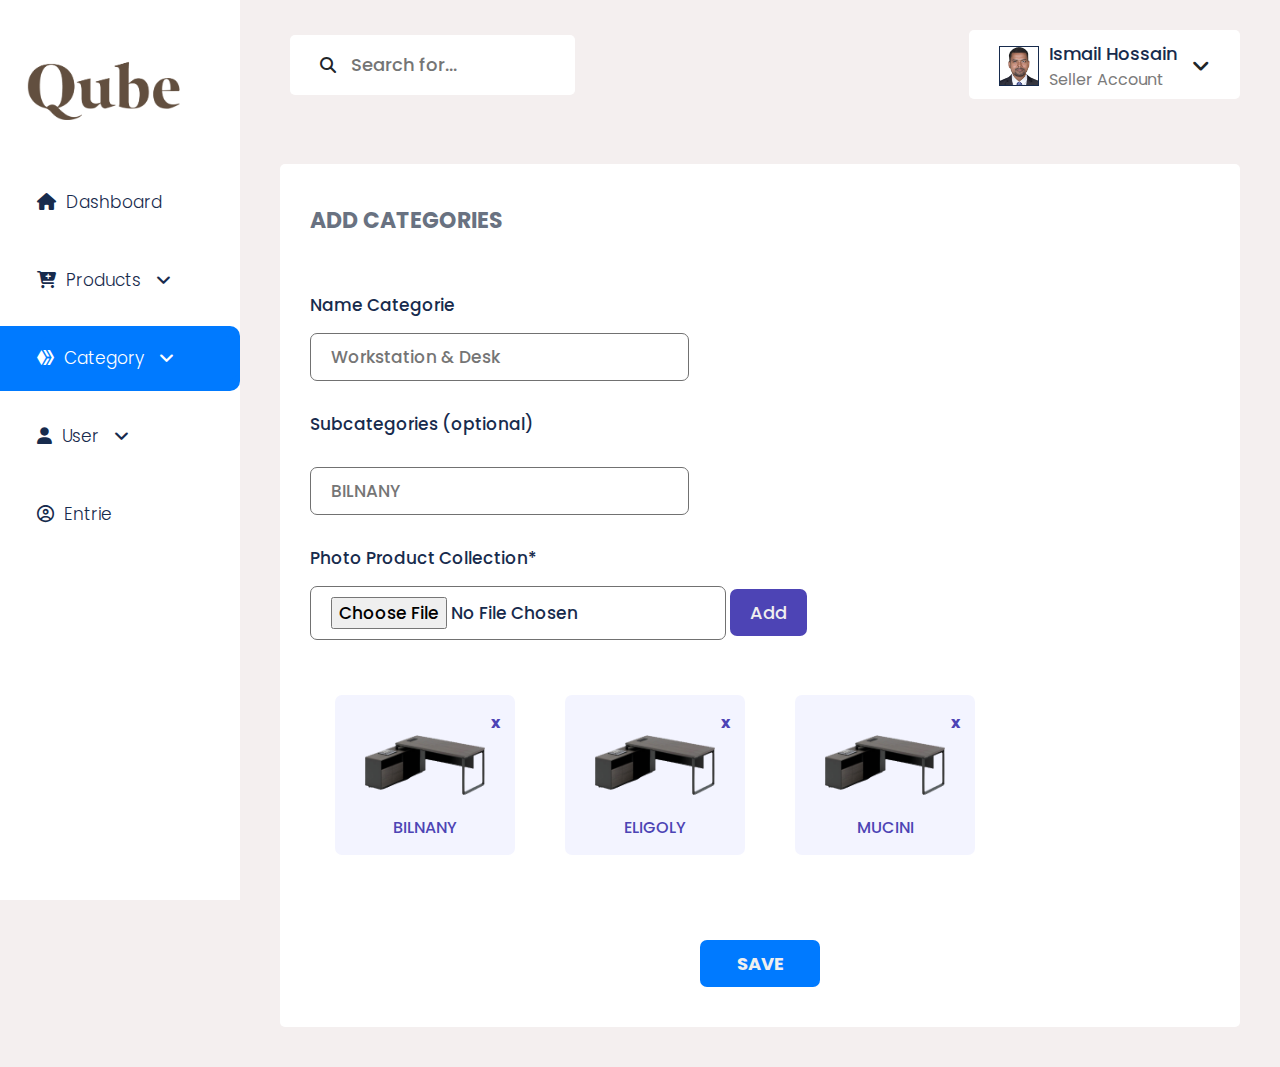
==== commit a8d56f14: "Entrie Page add" ====
--- a/add-categorie.html
+++ b/add-categorie.html
@@ -100,6 +100,11 @@
                         <a class="sidebar-link" href="add-user.html">Add User</a>
                     </li>
                 </div>
+                <li class="sidebar-list-item">
+                    <a class="sidebar-link" href="Entrie.html">
+                        <i class="fa-regular fa-circle-user"></i>
+                        Entrie
+                    </a>
             </ul>
         </div>
     </div>
--- a/assets/css/style.css
+++ b/assets/css/style.css
@@ -42,63 +42,14 @@
 /*=========================================*/
 /*==========Start Login Section==========*/
 /*=========================================*/
-.main-login-section {}
+.main-login-section {
+    
+}
 
 .company-logo-area {
-    padding: 200px 140px;
-    height: 100vh;
-    background: -o-linear-gradient(135deg,
-            #ffffff,
-            #ffe4e9,
-            #fcc8e2,
-            #f6baed,
-            #efb0ff,
-            #d3a2ff,
-            #8eb8ff,
-            #91efff,
-            #d5f9ff);
-    background: linear-gradient(-45deg,
-            #ffffff,
-            #ffe4e9,
-            #fcc8e2,
-            #f6baed,
-            #efb0ff,
-            #d3a2ff,
-            #8eb8ff,
-            #91efff,
-            #d5f9ff);
-    background-size: 400% 400%;
-    -webkit-animation: gradient 9s ease infinite;
-    animation: gradient 9s ease infinite;
-    height: 100vh;
-}
-
-@-webkit-keyframes gradient {
-    0% {
-        background-position: 0% 50%;
-    }
-
-    50% {
-        background-position: 100% 50%;
-    }
-
-    100% {
-        background-position: 0% 50%;
-    }
-}
-
-@keyframes gradient {
-    0% {
-        background-position: 0% 50%;
-    }
-
-    50% {
-        background-position: 100% 50%;
-    }
-
-    100% {
-        background-position: 0% 50%;
-    }
+	padding: 200px 140px;
+	background: url(../images/bg.jpeg)no-repeat scroll 0 0 / 100% 100%;
+	height: 100vh;
 }
 
 .company-logo-area .login-logo {
@@ -213,7 +164,16 @@
     width: 100%;
     text-align: center;
 }
-
+@media only screen and (max-width: 1700px) and (min-width: 1400px) {
+    .login-form-area {
+        padding: 70px 140px;
+    }
+}
+@media only screen and (max-width: 1399px) and (min-width: 1200px) {
+    .login-form-area {
+        padding: 70px 100px;
+    }
+}
 @media all and (max-width:1199px) {
     .company-logo-area {
         padding: 175px 85px;
@@ -231,7 +191,7 @@
 
 @media all and (max-width:991px) {
     .company-logo-area {
-        padding: 65px 35px;
+        padding: 45px 20px;
     }
 
     .login-form-area {
@@ -1766,15 +1726,15 @@
 }
 
 .add-user-form-group .user-save {
-    background: #4D44B5;
-    border: none;
-    font-size: 22px;
-    font-weight: 700;
-    padding: 10px 20px;
-    border-radius: 7px;
-    color: #EFEFEF;
-    width: 170px;
-    margin-top: 70px;
+	background: #4D44B5;
+	border: none;
+	font-size: 22px;
+	font-weight: 700;
+	padding: 10px 20px;
+	border-radius: 35px;
+	color: #EFEFEF;
+	width: 170px;
+	margin-top: 70px;
 }
 
 @media all and (max-width:1199px) {
@@ -1916,3 +1876,64 @@
 .sidebar .active-dropdown-list .sidebar-link{
     color: #172B4D !important;
 }
+
+
+/* -----------------------New css------------------- */
+.user-profile-area {
+	
+	height: 69px;
+}
+
+@media only screen and (max-width: 1800px) and (min-width: 1400px) {
+    .header_wrapper {
+       
+        width: 82.5%;
+        
+    }
+    .image-add {
+       
+        padding: 183px 40px;
+       
+    }
+}
+@media only screen and (max-width: 1399px) and (min-width: 1200px) {
+    .header_wrapper {
+       
+        width: 80.5%;
+        
+    }
+    .image-add {
+       
+        padding: 183px 10px;
+       
+    }
+}
+
+
+
+
+
+/* ------------- Entrie Page ------------------ */
+.dashboard-user-action-area {
+ text-align: center;
+}
+
+.dashboard-user-action-area .action-button {
+    font-size: 22px;
+    border: none;
+    background: none;
+    margin-right: 10px;
+    margin-bottom: 20px;
+}
+
+.dashboard-user-action-area .action-button .pdf-download {
+    color: #F40000;
+}
+.entrie-table .table-body tr td {
+	font-size: 17px;
+	font-weight: 400;
+	color: #172B4D;
+	line-height: normal;
+	padding: 15px;
+    padding-bottom: 0;
+}
